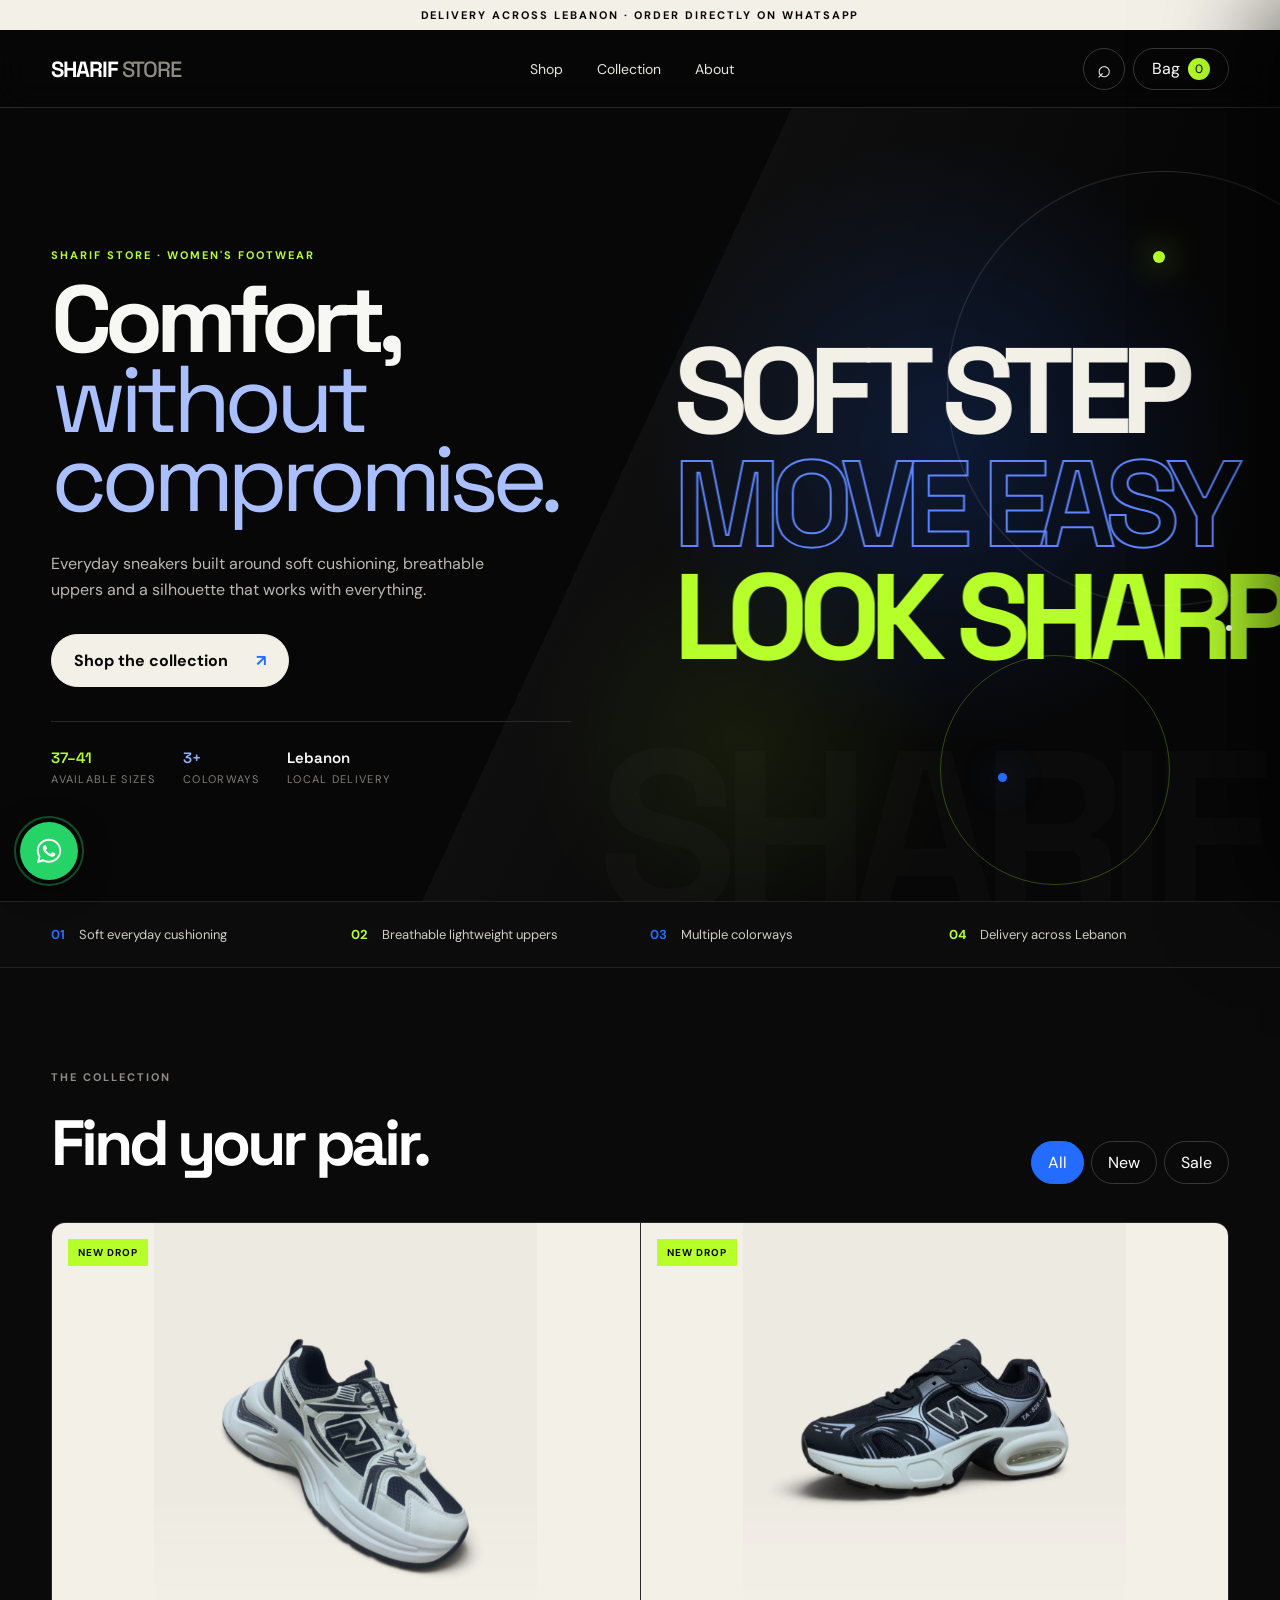
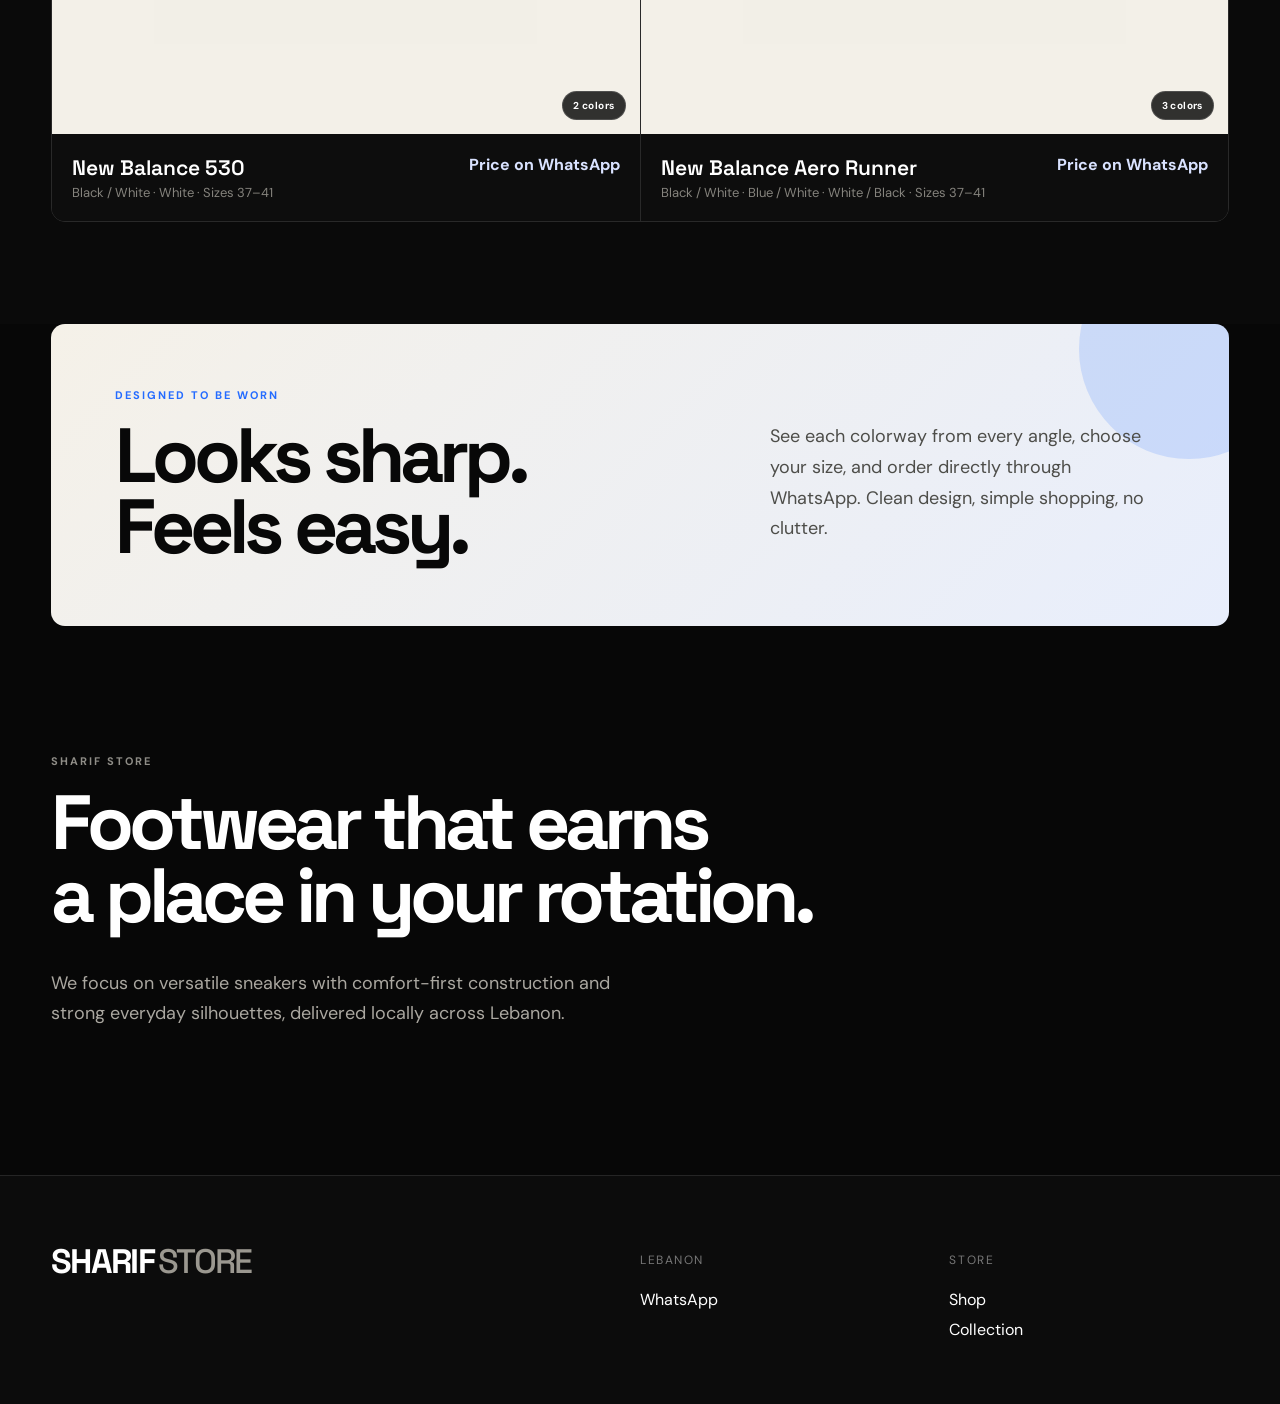
==== index.html @ 68b7c973 "Load cleaned mobile product layout" ====
<!doctype html>
<html lang="en">
<head>
  <meta charset="utf-8" />
  <meta name="viewport" content="width=device-width,initial-scale=1,viewport-fit=cover" />
  <meta name="theme-color" content="#050505" />
  <title>Sharif Store — Premium Footwear Lebanon</title>
  <meta name="description" content="Sharif Store — curated sneakers and footwear delivered across Lebanon." />
  <link rel="icon" type="image/png" href="assets/products/unnamed.png?v=20260825" />
  <link rel="shortcut icon" type="image/png" href="assets/products/unnamed.png?v=20260825" />
  <link rel="apple-touch-icon" href="assets/products/unnamed.png?v=20260825" />
  <link rel="preconnect" href="https://fonts.googleapis.com"><link rel="preconnect" href="https://fonts.gstatic.com" crossorigin>
  <link href="https://fonts.googleapis.com/css2?family=DM+Sans:wght@400;500;600;700&family=Space+Grotesk:wght@500;600;700&display=swap" rel="stylesheet">
  <link rel="stylesheet" href="styles.css" /><link rel="stylesheet" href="mobile-gallery.css" /><link rel="stylesheet" href="whatsapp-float.css" /><link rel="stylesheet" href="luxury.css?v=20260825-4" /><link rel="stylesheet" href="mobile-product-clean.css?v=20260826-1" />
</head>
<body>
  <div class="announcement">DELIVERY ACROSS LEBANON · ORDER DIRECTLY ON WHATSAPP</div>
  <header class="site-header"><a class="brand" href="#top" aria-label="Sharif Store home"><span>SHARIF</span><b>STORE</b></a><nav class="desktop-nav" aria-label="Main navigation"><a href="#shop">Shop</a><a href="#new">Collection</a><a href="#about">About</a></nav><div class="header-actions"><button id="searchBtn" class="icon-btn" aria-label="Search">⌕</button><button id="cartBtn" class="cart-btn">Bag <span id="cartCount">0</span></button></div></header>
  <main id="top">
    <section class="hero hero-type">
      <div class="hero-copy">
        <p class="eyebrow">SHARIF STORE · WOMEN'S FOOTWEAR</p>
        <h1>Comfort,<br><em>without compromise.</em></h1>
        <p class="hero-text">Everyday sneakers built around soft cushioning, breathable uppers and a silhouette that works with everything.</p>
        <a class="primary-btn" href="#shop">Shop the collection <span>↗</span></a>
        <div class="hero-proof"><div><b>37–41</b><span>Available sizes</span></div><div><b>3+</b><span>Colorways</span></div><div><b>Lebanon</b><span>Local delivery</span></div></div>
      </div>
      <div class="hero-kinetic" id="heroImage" aria-hidden="true">
        <div class="kinetic-line line-a">SOFT STEP</div>
        <div class="kinetic-line line-b">MOVE EASY</div>
        <div class="kinetic-line line-c">LOOK SHARP</div>
        <div class="kinetic-orbit orbit-a"></div>
        <div class="kinetic-orbit orbit-b"></div>
        <span class="kinetic-dot dot-a"></span><span class="kinetic-dot dot-b"></span><span class="kinetic-dot dot-c"></span>
      </div>
    </section>
    <section class="trust-strip"><div><b>01</b><span>Soft everyday cushioning</span></div><div><b>02</b><span>Breathable lightweight uppers</span></div><div><b>03</b><span>Multiple colorways</span></div><div><b>04</b><span>Delivery across Lebanon</span></div></section>
    <section id="shop" class="catalog-section"><div class="section-head"><div><p class="eyebrow">THE COLLECTION</p><h2>Find your pair.</h2></div><div class="filters"><button class="filter active" data-filter="all">All</button><button class="filter" data-filter="new">New</button><button class="filter" data-filter="sale">Sale</button></div></div><div id="products" class="product-grid" aria-live="polite"></div></section>
    <section id="new" class="feature-band"><div><p class="eyebrow">DESIGNED TO BE WORN</p><h2>Looks sharp.<br>Feels easy.</h2></div><p>See each colorway from every angle, choose your size, and order directly through WhatsApp. Clean design, simple shopping, no clutter.</p></section>
    <section id="about" class="about-section"><p class="eyebrow">SHARIF STORE</p><h2>Footwear that earns<br>a place in your rotation.</h2><p>We focus on versatile sneakers with comfort-first construction and strong everyday silhouettes, delivered locally across Lebanon.</p></section>
  </main>
  <footer><div class="brand footer-brand"><span>SHARIF</span><b>STORE</b></div><div><p>Lebanon</p><a id="footerWhatsApp" href="#">WhatsApp</a></div><div><p>Store</p><a href="#shop">Shop</a><a href="#new">Collection</a></div></footer>
  <a class="whatsapp-float" href="https://wa.me/96171546495?text=Hi%20Sharif%20Store%2C%20I%20have%20a%20question%20about%20a%20product." target="_blank" rel="noopener" aria-label="Chat with Sharif Store on WhatsApp"><svg viewBox="0 0 32 32" aria-hidden="true"><path d="M16.01 3C8.83 3 3 8.72 3 15.78c0 2.25.6 4.45 1.74 6.38L3 29l7.03-1.82a13.2 13.2 0 0 0 5.98 1.45h.01C23.19 28.63 29 22.91 29 15.85 29 8.79 23.18 3 16.01 3Zm0 23.47h-.01a11 11 0 0 1-5.62-1.53l-.4-.24-4.17 1.08 1.11-4.02-.26-.41a10.64 10.64 0 0 1-1.68-5.57C4.98 9.93 9.93 5.17 16.01 5.17c6.08 0 11.02 4.78 11.02 10.68 0 5.88-4.95 10.62-11.02 10.62Zm6.05-7.96c-.33-.16-1.96-.95-2.26-1.06-.3-.1-.52-.16-.74.16-.22.32-.85 1.06-1.04 1.27-.19.21-.38.24-.71.08-.33-.16-1.39-.5-2.65-1.6-.98-.85-1.64-1.9-1.83-2.22-.19-.32-.02-.5.14-.65.15-.14.33-.37.5-.56.16-.19.22-.32.33-.53.11-.21.05-.4-.03-.56-.08-.16-.74-1.74-1.01-2.38-.27-.64-.54-.55-.74-.56h-.63c-.22 0-.58.08-.88.4-.3.32-1.15 1.1-1.15 2.67s1.18 3.09 1.34 3.3c.16.21 2.32 3.47 5.62 4.87.79.34 1.4.54 1.88.69.79.24 1.51.21 2.08.13.63-.09 1.96-.79 2.24-1.55.27-.77.27-1.42.19-1.55-.08-.13-.3-.21-.63-.37Z"/></svg></a>
  <aside id="cartDrawer" class="drawer" aria-hidden="true"><div class="drawer-head"><h3>Your bag</h3><button id="closeCart" class="icon-btn" aria-label="Close bag">×</button></div><div id="cartItems" class="cart-items"></div><div class="drawer-foot"><button id="checkoutBtn" class="primary-btn full">Order on WhatsApp <span>↗</span></button></div></aside><div id="backdrop" class="backdrop"></div>
  <dialog id="productModal" class="product-modal"><button id="modalClose" class="modal-close" aria-label="Close product">×</button><div id="modalContent"></div></dialog>
  <dialog id="searchModal" class="search-modal"><button id="searchClose" class="modal-close" aria-label="Close search">×</button><h3>Find a pair</h3><input id="searchInput" autocomplete="off" placeholder="Search products…" aria-label="Search products" /><div id="searchResults" class="search-results"></div></dialog>
  <script src="white-gallery.js"></script><script src="air-gallery.js?v=20260825-4"></script><script src="app.js?v=20260826-1"></script><script src="product-share.js?v=20260825-1"></script>
</body></html>
---- styles.css ----
:root{--bg:#f5f4ef;--ink:#0b0b0c;--muted:#6b6a65;--line:#d9d7cf;--accent:#b7ff2a;--panel:#eceae2;--radius:16px}*{box-sizing:border-box}html{scroll-behavior:smooth}body{margin:0;background:var(--bg);color:var(--ink);font-family:'DM Sans',sans-serif;-webkit-font-smoothing:antialiased}body.no-scroll{overflow:hidden}a{color:inherit;text-decoration:none}button,input{font:inherit}button{touch-action:manipulation}button:focus-visible,a:focus-visible,input:focus-visible,.product-card:focus-visible{outline:3px solid #7fbd00;outline-offset:3px}.announcement{background:var(--ink);color:#fff;text-align:center;font-size:11px;letter-spacing:.14em;padding:9px 14px}.site-header{height:78px;display:flex;align-items:center;justify-content:space-between;padding:0 4vw;border-bottom:1px solid var(--line);position:sticky;top:0;background:rgba(245,244,239,.92);backdrop-filter:blur(16px);z-index:20}.brand{display:flex;align-items:baseline;gap:4px;font-family:'Space Grotesk',sans-serif;font-weight:700;font-size:22px;letter-spacing:-.05em}.brand b{font-weight:500;color:var(--muted)}.desktop-nav{display:flex;gap:34px;font-size:14px}.desktop-nav a{transition:opacity .2s}.desktop-nav a:hover{opacity:.55}.header-actions{display:flex;gap:8px;align-items:center}.icon-btn,.cart-btn,.filter{border:1px solid var(--line);background:transparent;cursor:pointer;border-radius:999px;transition:.18s ease}.icon-btn:hover,.cart-btn:hover,.filter:hover{border-color:#8d8b84}.icon-btn{width:42px;height:42px;font-size:24px;display:grid;place-items:center}.cart-btn{height:42px;padding:0 18px;display:flex;gap:8px;align-items:center}.cart-btn span{background:var(--accent);border-radius:99px;min-width:22px;height:22px;display:grid;place-items:center;font-size:12px}.hero{min-height:76vh;display:grid;grid-template-columns:1fr 1.25fr;border-bottom:1px solid var(--line)}.hero-copy{padding:9vw 4vw 7vw;display:flex;flex-direction:column;align-items:flex-start;justify-content:center}.eyebrow{font-size:11px;letter-spacing:.18em;font-weight:700;margin:0 0 18px}.hero h1,.section-head h2,.feature-band h2,.about-section h2{font-family:'Space Grotesk',sans-serif;letter-spacing:-.065em;margin:0}.hero h1{font-size:clamp(56px,7vw,112px);line-height:.88}.hero h1 em{font-style:normal;color:#89877f}.hero-text{max-width:520px;color:var(--muted);font-size:17px;line-height:1.6;margin:32px 0}.primary-btn,.secondary-btn{border:0;padding:16px 20px;border-radius:8px;display:inline-flex;align-items:center;justify-content:space-between;gap:28px;font-weight:700;cursor:pointer;transition:transform .15s ease,opacity .15s ease,background .15s ease}.primary-btn{background:var(--ink);color:#fff}.primary-btn span{color:var(--accent)}.secondary-btn{background:#e7e5dd;color:var(--ink)}.primary-btn:hover,.secondary-btn:hover{transform:translateY(-1px)}.primary-btn:active,.secondary-btn:active{transform:translateY(0)}button:disabled{opacity:.42;cursor:not-allowed;transform:none!important}.hero-art{background:var(--panel);display:flex;align-items:center;justify-content:center;position:relative;overflow:hidden;padding:3vw}.hero-art:before{content:'S';position:absolute;font:700 38vw/.8 'Space Grotesk';color:rgba(11,11,12,.035);left:3%;bottom:-4%}.hero-art img{position:relative;width:min(92%,820px);height:auto;mix-blend-mode:multiply;filter:drop-shadow(0 30px 28px rgba(0,0,0,.12));transform:rotate(-6deg);z-index:1;opacity:0;transition:opacity .35s}.hero-art img.ready{opacity:1}.hero-label{position:absolute;top:24px;left:24px;font-size:11px;letter-spacing:.14em;z-index:2}.trust-strip{display:grid;grid-template-columns:repeat(4,1fr);padding:24px 4vw;border-bottom:1px solid var(--line);gap:20px}.trust-strip div{display:flex;gap:14px;font-size:13px}.trust-strip b{color:#9a9891}.catalog-section{padding:8vw 4vw}.section-head{display:flex;justify-content:space-between;align-items:flex-end;margin-bottom:38px}.section-head h2{font-size:clamp(42px,5vw,72px)}.filters{display:flex;gap:7px;overflow-x:auto}.filter{padding:10px 16px;white-space:nowrap}.filter.active{background:var(--ink);color:#fff;border-color:var(--ink)}.product-grid{display:grid;grid-template-columns:repeat(2,minmax(0,1fr));gap:1px;background:var(--line);border:1px solid var(--line);border-radius:var(--radius);overflow:hidden}.product-card{background:var(--bg);cursor:pointer;min-width:0;transition:background .2s}.product-card:hover{background:#f0efe9}.product-image-wrap{aspect-ratio:1.15;background:#eeede8;overflow:hidden;position:relative}.product-image-wrap img{width:100%;height:100%;object-fit:contain;mix-blend-mode:multiply;transition:transform .45s ease}.product-card:hover img{transform:scale(1.035)}.badge,.photo-count{position:absolute;padding:7px 10px;font-size:10px;letter-spacing:.1em;font-weight:700}.badge{top:16px;left:16px;background:var(--accent)}.sold-badge{background:var(--ink);color:#fff}.photo-count{right:14px;bottom:14px;border-radius:99px;background:rgba(245,244,239,.86);backdrop-filter:blur(8px);letter-spacing:.04em}.product-info{padding:20px;display:grid;grid-template-columns:1fr auto;gap:10px}.product-info h3{margin:0;font:600 21px 'Space Grotesk'}.product-info p{margin:3px 0 0;color:var(--muted);font-size:13px}.product-price{font-weight:700;white-space:nowrap}.feature-band{margin:0 4vw 8vw;background:var(--ink);color:#fff;padding:5vw;border-radius:var(--radius);display:grid;grid-template-columns:1.4fr 1fr;gap:8vw;align-items:end}.feature-band h2{font-size:clamp(48px,6vw,88px);line-height:.92}.feature-band>p{color:#aeada8;line-height:1.7;font-size:18px}.about-section{padding:2vw 4vw 10vw;max-width:1050px}.about-section h2{font-size:clamp(46px,6vw,88px);line-height:.95}.about-section>p:last-child{max-width:600px;color:var(--muted);line-height:1.7;font-size:18px;margin-top:36px}footer{background:#dedcd4;padding:5vw 4vw;display:grid;grid-template-columns:2fr 1fr 1fr;gap:30px}.footer-brand{font-size:34px}footer p{font-size:12px;color:var(--muted);text-transform:uppercase;letter-spacing:.13em}footer div:not(:first-child){display:flex;flex-direction:column;gap:9px}.drawer{position:fixed;right:0;top:0;width:min(480px,96vw);height:100dvh;background:var(--bg);z-index:60;transform:translateX(102%);transition:transform .28s cubic-bezier(.2,.8,.2,1);display:flex;flex-direction:column;box-shadow:-20px 0 70px rgba(0,0,0,.15)}.drawer.open{transform:none}.drawer-head{display:flex;align-items:center;justify-content:space-between;padding:22px;border-bottom:1px solid var(--line)}.drawer-head h3{margin:0;font:600 28px 'Space Grotesk'}.cart-items{padding:12px 22px;overflow:auto;overscroll-behavior:contain;flex:1}.cart-row{display:grid;grid-template-columns:90px 1fr auto;gap:14px;padding:14px 0;border-bottom:1px solid var(--line);align-items:start}.cart-row img{width:90px;height:88px;object-fit:contain;background:#eceae4;border-radius:8px}.cart-row h4{margin:4px 0}.cart-row p{margin:4px 0;color:var(--muted);font-size:12px}.cart-copy strong{display:block;margin-top:6px}.qty-control{display:inline-grid;grid-template-columns:34px 32px 34px;align-items:center;border:1px solid var(--line);border-radius:8px;margin-top:10px;overflow:hidden}.qty-control button{height:32px;border:0;background:transparent;cursor:pointer}.qty-control span{text-align:center;font-size:13px}.remove-btn{border:0;background:none;cursor:pointer;font-size:20px}.drawer-foot{padding:22px calc(22px + env(safe-area-inset-right)) calc(22px + env(safe-area-inset-bottom));border-top:1px solid var(--line)}.full{width:100%}.backdrop{position:fixed;inset:0;background:rgba(0,0,0,.38);opacity:0;pointer-events:none;z-index:50;transition:opacity .2s}.backdrop.show{opacity:1;pointer-events:auto}dialog{border:0;padding:0;background:var(--bg);color:var(--ink);max-width:none;box-shadow:0 30px 100px rgba(0,0,0,.28)}dialog::backdrop{background:rgba(0,0,0,.45);backdrop-filter:blur(2px)}.product-modal{width:min(1160px,95vw);height:min(820px,92dvh);border-radius:18px;overflow:hidden}.modal-close{position:absolute;right:18px;top:18px;z-index:8;width:44px;height:44px;border:1px solid var(--line);background:rgba(245,244,239,.92);backdrop-filter:blur(8px);border-radius:50%;font-size:24px;cursor:pointer}.modal-layout{display:grid;grid-template-columns:1.15fr .85fr;height:100%}.gallery{background:#eceae4;display:grid;grid-template-rows:minmax(0,1fr) 94px;min-height:0;min-width:0}.main-photo{display:flex;align-items:center;justify-content:center;padding:30px;min-width:0;position:relative;overflow:hidden;touch-action:pan-y;user-select:none}.main-photo img{width:100%;height:100%;object-fit:contain;mix-blend-mode:multiply;pointer-events:none}.gallery-arrow{position:absolute;top:50%;transform:translateY(-50%);z-index:3;width:46px;height:46px;border:1px solid rgba(11,11,12,.15);border-radius:50%;background:rgba(245,244,239,.9);font-size:29px;cursor:pointer;display:grid;place-items:center}.gallery-arrow.prev{left:18px}.gallery-arrow.next{right:18px}.gallery-counter{position:absolute;bottom:14px;right:16px;background:rgba(245,244,239,.9);border-radius:99px;padding:7px 10px;font-size:11px;font-weight:700}.thumbs{padding:10px 14px;overflow:auto;display:flex;gap:8px;border-top:1px solid rgba(11,11,12,.08);scrollbar-width:thin}.thumb{flex:0 0 72px;width:72px;border:1px solid transparent;background:#f5f4ef;padding:0;border-radius:7px;overflow:hidden;cursor:pointer}.thumb.active{border-color:var(--ink);box-shadow:inset 0 0 0 1px var(--ink)}.thumb img{width:100%;height:70px;object-fit:contain}.modal-details{padding:7vw 4vw 4vw;overflow:auto;overscroll-behavior:contain}.modal-details h2{font:600 clamp(38px,5vw,64px)/.95 'Space Grotesk';letter-spacing:-.06em;margin:0 0 16px}.modal-price{font-size:20px;margin-bottom:18px}.modal-details .desc{color:var(--muted);line-height:1.65}.size-block{margin-top:28px}.size-label{display:flex;justify-content:space-between;align-items:center;gap:15px}.size-label .eyebrow{margin:0}.size-label span{font-size:12px;color:var(--muted)}.error-text{color:#b42318!important}.size-grid{display:flex;flex-wrap:wrap;gap:8px;margin:14px 0 26px}.size-grid.attention{animation:shake .35s}.size-btn{min-width:54px;height:46px;border:1px solid var(--line);border-radius:8px;background:transparent;cursor:pointer;font-weight:600}.size-btn.active{background:var(--ink);color:#fff;border-color:var(--ink)}.modal-actions{display:grid;gap:10px}.search-modal{width:min(700px,92vw);padding:50px 28px 30px;border-radius:18px}.search-modal h3{font:600 36px 'Space Grotesk';margin:0 0 18px}.search-modal input{width:100%;padding:16px;border:1px solid var(--line);border-radius:9px;background:#fff;font-size:18px}.search-result{width:100%;padding:15px 2px;border:0;border-bottom:1px solid var(--line);background:transparent;cursor:pointer;display:flex;justify-content:space-between;text-align:left}.empty,.load-state{padding:70px 20px;text-align:center;color:var(--muted);background:var(--bg);grid-column:1/-1}.empty{display:grid;gap:7px}.empty b,.load-state b{color:var(--ink)}.compact{padding:30px 0}.load-state{display:grid;place-items:center;gap:10px}.load-state .secondary-btn{margin-top:5px}.skeleton{background:linear-gradient(100deg,#e9e7df 30%,#f3f2ed 50%,#e9e7df 70%);background-size:220% 100%;animation:shimmer 1.3s infinite}.skeleton-lines{padding:20px;display:grid;gap:10px}.skeleton-lines i{display:block;height:17px;width:55%;border-radius:6px;background:#e3e1da}.skeleton-lines i:last-child{width:32%;height:11px}@keyframes shimmer{to{background-position-x:-220%}}@keyframes shake{25%{transform:translateX(-5px)}75%{transform:translateX(5px)}}@media(max-width:800px){.announcement{font-size:9px}.desktop-nav{display:none}.site-header{height:64px;padding:0 16px}.brand{font-size:20px}.hero{grid-template-columns:1fr;min-height:auto}.hero-copy{padding:16vw 20px 11vw}.hero h1{font-size:clamp(54px,18vw,76px)}.hero-text{margin:24px 0;font-size:16px}.hero-art{min-height:48vh;padding:20px}.hero-label{top:17px;left:17px}.trust-strip{grid-template-columns:1fr 1fr;padding:20px;gap:18px}.trust-strip div{font-size:12px}.catalog-section{padding:68px 16px}.section-head{align-items:flex-start;gap:22px;flex-direction:column;margin-bottom:25px}.filters{width:100%}.product-grid{grid-template-columns:1fr;border-radius:12px}.product-image-wrap{aspect-ratio:1.08}.product-info{padding:17px}.product-info h3{font-size:20px}.feature-band{grid-template-columns:1fr;margin:0 16px 64px;padding:42px 24px;gap:30px}.feature-band>p{font-size:16px}.about-section{padding:15px 20px 80px}.about-section>p:last-child{font-size:16px}.product-modal{width:100vw;height:100dvh;max-height:none;border-radius:0}.modal-layout{grid-template-columns:1fr;grid-template-rows:minmax(390px,52dvh) minmax(0,1fr);height:100%}.gallery{grid-template-rows:minmax(0,1fr) 78px}.main-photo{padding:24px 26px}.gallery-arrow{width:42px;height:42px}.gallery-arrow.prev{left:10px}.gallery-arrow.next{right:10px}.thumbs{padding:7px 12px}.thumb{flex-basis:60px;width:60px}.thumb img{height:58px}.modal-close{top:12px;right:12px}.modal-details{padding:32px 20px calc(28px + env(safe-area-inset-bottom))}.modal-details h2{font-size:42px}.size-btn{flex:1;min-width:50px}.modal-actions{position:sticky;bottom:-1px;background:linear-gradient(transparent,var(--bg) 15%);padding-top:20px}.drawer{width:min(430px,100vw)}footer{grid-template-columns:1fr 1fr;padding:45px 20px}.footer-brand{grid-column:1/-1}.search-modal{width:calc(100vw - 20px);padding:55px 20px 25px}.photo-count{bottom:10px;right:10px}}@media(max-width:430px){.trust-strip{grid-template-columns:1fr}.cart-btn{padding:0 12px}.gallery-arrow{opacity:.92}.modal-layout{grid-template-rows:minmax(350px,48dvh) minmax(0,1fr)}}@media(prefers-reduced-motion:reduce){*,*:before,*:after{scroll-behavior:auto!important;animation:none!important;transition:none!important}}

/* premium interaction layer */
.product-modal{--drag-opacity:1;transition:opacity .22s ease,transform .22s cubic-bezier(.2,.8,.2,1)}.product-modal::backdrop{opacity:var(--drag-opacity);transition:opacity .2s ease}.product-modal.opening{animation:modalIn .34s cubic-bezier(.16,1,.3,1)}.product-modal.closing{opacity:0;transform:translateY(18px) scale(.975)}.product-stage{transition:transform .18s cubic-bezier(.2,.8,.2,1)}.modal-close{transition:transform .2s ease,background .2s ease}.modal-close:hover{transform:rotate(90deg) scale(1.05);background:#fff}.gallery-arrow{transition:transform .2s ease,box-shadow .2s ease,background .2s ease}.gallery-arrow:hover{transform:translateY(-50%) scale(1.08);box-shadow:0 10px 30px rgba(0,0,0,.12);background:#fff}.gallery-arrow:active{transform:translateY(-50%) scale(.94)}.main-photo img{will-change:transform,opacity}.main-photo img.image-pop{animation:imagePop .3s ease}.main-photo img.slide-left{animation:slideLeft .34s cubic-bezier(.2,.8,.2,1)}.main-photo img.slide-right{animation:slideRight .34s cubic-bezier(.2,.8,.2,1)}.variant-flash:after{content:'';position:absolute;inset:0;background:radial-gradient(circle at center,rgba(183,255,42,.18),transparent 55%);pointer-events:none;animation:variantFlash .45s ease}.thumb{transition:transform .18s ease,border-color .18s ease,box-shadow .18s ease}.thumb:hover{transform:translateY(-3px)}.thumb.active{transform:translateY(-2px);box-shadow:0 8px 20px rgba(0,0,0,.1)}.size-btn{transition:transform .16s ease,background .16s ease,color .16s ease,border-color .16s ease}.size-btn:hover{transform:translateY(-2px);border-color:#8d8b84}.size-btn.active{transform:translateY(-2px);box-shadow:0 8px 18px rgba(11,11,12,.14)}.selected-bounce{animation:selectedBounce .32s ease}.magnetic-btn{position:relative;overflow:hidden}.magnetic-btn:before{content:'';position:absolute;inset:0;background:linear-gradient(115deg,transparent 20%,rgba(255,255,255,.14) 45%,transparent 70%);transform:translateX(-130%)}.magnetic-btn:hover:before{animation:shine .7s ease}.reveal-card{animation:cardReveal .55s cubic-bezier(.16,1,.3,1)}.mobile-dismiss-hint{display:none}
@keyframes modalIn{from{opacity:0;transform:translateY(24px) scale(.97)}to{opacity:1;transform:none}}@keyframes imagePop{from{opacity:.55;transform:scale(.985)}to{opacity:1;transform:none}}@keyframes slideLeft{from{opacity:.25;transform:translateX(28px) scale(.985)}to{opacity:1;transform:none}}@keyframes slideRight{from{opacity:.25;transform:translateX(-28px) scale(.985)}to{opacity:1;transform:none}}@keyframes variantFlash{0%{opacity:0}40%{opacity:1}100%{opacity:0}}@keyframes selectedBounce{50%{transform:scale(1.08)}}@keyframes shine{to{transform:translateX(130%)}}@keyframes cardReveal{from{opacity:0;transform:translateY(18px)}to{opacity:1;transform:none}}
@media(max-width:800px){.mobile-dismiss-hint{display:block;position:absolute;top:8px;left:50%;transform:translateX(-50%);z-index:4;font-size:10px;letter-spacing:.08em;text-transform:uppercase;color:#777;background:rgba(245,244,239,.78);backdrop-filter:blur(8px);padding:7px 10px;border-radius:999px;pointer-events:none}.main-photo{padding-top:42px}.modal-close{box-shadow:0 8px 24px rgba(0,0,0,.12)}.product-stage{will-change:transform}.product-modal.closing{transform:translateY(60px) scale(.98)}}
---- mobile-gallery.css ----
@media (max-width:800px){
  .product-modal{width:100vw;height:100dvh;max-height:none;border-radius:0;overflow-y:auto;overscroll-behavior-y:contain;-webkit-overflow-scrolling:touch}
  .product-modal #modalContent{min-height:100%;overflow:visible}
  .modal-layout{display:flex;flex-direction:column;height:auto;min-height:100%;overflow:visible}
  .gallery{order:1;display:grid;grid-template-rows:minmax(390px,56dvh) 72px;min-height:462px;flex:none}
  .modal-details{order:2;padding:20px 18px 34px;overflow:visible;overscroll-behavior:auto;display:flex;flex-direction:column}
  .modal-details>.color-section{order:1!important;margin:0;padding:14px 0 18px;border-bottom:1px solid var(--line)}
  .modal-details>.size-section{order:2!important;margin:0;padding:18px 0;border-bottom:1px solid var(--line)}
  .modal-details>.eyebrow{order:3;margin-top:22px}
  .modal-details>h2{order:4}
  .modal-details>.modal-price{order:5}
  .modal-details>.desc{order:6}
  .modal-details>.modal-actions{order:7}
  .main-photo{padding:8px 8px 6px;min-height:0;overflow:hidden;touch-action:pan-y}
  .main-photo img{width:100%;height:100%;max-width:none;max-height:none;object-fit:contain;transform:scale(1.12);transform-origin:center center}
  .gallery-arrow{width:44px;height:44px;background:rgba(245,244,239,.92)}
  .gallery-arrow.prev{left:8px}.gallery-arrow.next{right:8px}
  .gallery-counter{bottom:8px;right:10px}
  .thumbs{padding:7px 10px;gap:6px}
  .thumb{flex-basis:58px;width:58px}.thumb img{height:56px}
  .modal-close{position:fixed;top:calc(12px + env(safe-area-inset-top));right:12px}
  .mobile-dismiss-hint{display:none!important}
}
@media (max-width:430px){
  .gallery{grid-template-rows:minmax(360px,53dvh) 68px;min-height:428px}
  .main-photo img{transform:scale(1.16)}
  .modal-details{padding-left:16px;padding-right:16px}
}
---- whatsapp-float.css ----
.whatsapp-float{position:fixed;left:20px;bottom:calc(20px + env(safe-area-inset-bottom));z-index:45;width:58px;height:58px;border-radius:50%;display:grid;place-items:center;background:#25d366;color:#fff;box-shadow:0 10px 30px rgba(0,0,0,.22);transition:transform .2s ease,box-shadow .2s ease;isolation:isolate}.whatsapp-float svg{width:30px;height:30px;display:block;fill:currentColor}.whatsapp-float:hover{transform:translateY(-3px) scale(1.04);box-shadow:0 14px 34px rgba(0,0,0,.26)}.whatsapp-float:active{transform:scale(.96)}.whatsapp-float:focus-visible{outline:3px solid #0b0b0c;outline-offset:4px}.whatsapp-notification{position:absolute;right:-2px;top:-2px;min-width:19px;height:19px;padding:0 5px;border-radius:999px;background:#ff3b30;color:#fff;border:2px solid #f5f4ef;font:700 10px/15px 'DM Sans',sans-serif;text-align:center;box-shadow:0 2px 7px rgba(0,0,0,.2)}.whatsapp-float::before{content:'';position:absolute;inset:-6px;border-radius:inherit;border:2px solid rgba(37,211,102,.35);z-index:-1;animation:waPulse 2.2s ease-out infinite}@keyframes waPulse{0%{transform:scale(.86);opacity:.9}70%,100%{transform:scale(1.2);opacity:0}}@media(max-width:800px){.whatsapp-float{left:16px;bottom:calc(16px + env(safe-area-inset-bottom));width:54px;height:54px}.whatsapp-float svg{width:28px;height:28px}.whatsapp-notification{min-width:18px;height:18px;line-height:14px}}@media(prefers-reduced-motion:reduce){.whatsapp-float::before{animation:none}.whatsapp-float{transition:none}}
---- luxury.css ----
:root{--bg:#070707;--ink:#f7f7f4;--muted:#a09e98;--line:#292929;--accent:#b7ff2a;--blue:#246bff;--ivory:#f3f0e8;--panel:#111;--radius:14px}
html{background:#070707}body{background:#070707;color:#f7f7f4}.announcement{background:var(--ivory);color:#070707;border:0;padding:8px 16px;font-weight:700;letter-spacing:.18em}.site-header{background:rgba(7,7,7,.84);border-color:#272727;color:#fff}.brand b{color:#8d8b84}.desktop-nav a{color:#e7e5df}.desktop-nav a:hover{color:var(--accent);opacity:1}.icon-btn,.cart-btn,.filter{border-color:#383838;color:#fff}.icon-btn:hover,.cart-btn:hover,.filter:hover{border-color:var(--blue);color:#fff}.cart-btn span{background:var(--accent);color:#060606}
.hero{min-height:calc(100svh - 106px);grid-template-columns:.9fr 1.1fr;background:#070707;border-color:#222;position:relative;overflow:hidden}.hero:before{content:'';position:absolute;inset:0;background:radial-gradient(circle at 74% 42%,rgba(36,107,255,.18),transparent 29%),radial-gradient(circle at 58% 80%,rgba(183,255,42,.07),transparent 22%),linear-gradient(115deg,transparent 48%,rgba(255,255,255,.03) 48%,transparent 74%);pointer-events:none}.hero-copy{padding:8vw 4vw 6vw;position:relative;z-index:2}.hero-copy .eyebrow{color:var(--accent)}.hero h1{font-size:clamp(62px,7.4vw,122px);line-height:.84;letter-spacing:-.075em;max-width:720px}.hero h1 em{color:#a9bfff;font-weight:400}.hero-text{color:#bbb8b0;max-width:470px;font-size:16px}.primary-btn{background:var(--ivory);color:#080808;border:1px solid var(--ivory);border-radius:999px;padding:15px 22px}.primary-btn span{color:var(--blue)}.primary-btn:hover{background:var(--accent);border-color:var(--accent)}.secondary-btn{background:#141414;color:#fff;border:1px solid #3a3a3a;border-radius:999px}.secondary-btn:hover{border-color:var(--blue)}.hero-proof{display:flex;gap:28px;margin-top:34px;padding-top:26px;border-top:1px solid #282828;width:100%;max-width:520px}.hero-proof div{display:grid;gap:5px}.hero-proof b{font:600 15px 'Space Grotesk';color:#fff}.hero-proof span{font-size:11px;color:#817f79;text-transform:uppercase;letter-spacing:.12em}.hero-proof div:nth-child(1) b{color:var(--accent)}.hero-proof div:nth-child(2) b{color:#8fb0ff}
.trust-strip{background:#0c0c0c;border-color:#242424}.trust-strip b{color:var(--blue)}.trust-strip div:nth-child(even) b{color:var(--accent)}.trust-strip span{color:#d0cec7}
.catalog-section{background:#0a0a0a}.section-head h2,.about-section h2{color:#fff}.section-head .eyebrow,.about-section .eyebrow{color:#8f8d87}.filter.active{background:var(--blue);color:#fff;border-color:var(--blue)}.product-grid{background:#292929;border-color:#292929;border-radius:var(--radius)}.product-card{background:#0d0d0d}.product-card:hover{background:#121212}.product-image-wrap{background:var(--ivory)}.product-image-wrap img{mix-blend-mode:multiply}.badge{background:var(--accent);color:#070707;border:0}.photo-count{background:rgba(7,7,7,.82);color:#fff;border:1px solid rgba(255,255,255,.15)}.product-info{background:#0d0d0d}.product-info h3{color:#fff}.product-info p{color:#85837d}.product-price{color:#d9e2ff}
.feature-band{background:linear-gradient(135deg,#f5f1e8 0%,#e8eefc 100%);color:#080808;border-radius:var(--radius);position:relative;overflow:hidden}.feature-band:before{content:'';position:absolute;width:220px;height:220px;border-radius:50%;right:-70px;top:-85px;background:rgba(36,107,255,.16)}.feature-band h2{color:#080808}.feature-band .eyebrow{color:var(--blue)}.feature-band>p{color:#4d4d49;position:relative}.about-section>p:last-child{color:#aaa7a0}
footer{background:#0c0c0c;border-top:1px solid #252525;color:#fff}footer p{color:#777}.footer-brand b{color:#9b9890}
.drawer{background:#0a0a0a;color:#fff;border-left:1px solid #252525;box-shadow:-30px 0 90px rgba(0,0,0,.6)}.drawer-head,.drawer-foot,.cart-row{border-color:#292929}.cart-row img{background:var(--ivory)}.qty-control{border-color:#3b3b3b}.qty-control button,.remove-btn{color:#fff}.backdrop{background:rgba(0,0,0,.72)}
dialog{background:#0b0b0b;color:#fff;box-shadow:0 35px 120px rgba(0,0,0,.8)}dialog::backdrop{background:rgba(0,0,0,.82);backdrop-filter:blur(8px)}.modal-close{background:rgba(9,9,9,.86);border-color:#3a3a3a;color:#fff}.gallery{background:var(--ivory)}.main-photo img{mix-blend-mode:multiply}.gallery-arrow{background:rgba(7,7,7,.9);color:#fff;border-color:#3b3b3b}.gallery-arrow:hover{background:var(--blue);border-color:var(--blue)}.gallery-counter{background:rgba(7,7,7,.84);color:#fff}.thumbs{border-color:#d5d2ca;background:#e6e2d9}.thumb{background:#faf8f2}.thumb.active{border-color:var(--blue);box-shadow:inset 0 0 0 1px var(--blue)}.modal-details .desc,.size-label span{color:#96938d}.size-btn{border-color:#3b3b3b;color:#ddd}.color-btn.active{background:var(--blue);color:#fff;border-color:var(--blue)}.size-choice.active{background:var(--ivory);color:#090909;border-color:var(--ivory)}.error-text{color:#ff776f!important}.search-modal input{background:#141414;color:#fff;border-color:#393939}.search-result{color:#fff;border-color:#292929}.search-result:hover{color:#a9c0ff}.empty,.load-state{background:#0a0a0a;color:#777}.empty b,.load-state b{color:#fff}.whatsapp-float{filter:none!important;box-shadow:0 8px 30px rgba(0,0,0,.5)}
.hero-type{grid-template-columns:minmax(0,1fr) minmax(420px,.9fr);isolation:isolate}.hero-kinetic{position:relative;min-height:100%;overflow:hidden;display:flex;flex-direction:column;justify-content:center;gap:1.6vw;padding:5vw 0;user-select:none;pointer-events:none}.kinetic-line{font-family:'Space Grotesk',sans-serif;font-weight:700;font-size:clamp(72px,9.5vw,164px);line-height:.76;letter-spacing:-.085em;white-space:nowrap;will-change:transform,opacity}.line-a{color:var(--ivory);animation:slideLoopA 8s ease-in-out infinite alternate}.line-b{color:transparent;-webkit-text-stroke:2px #5f86ff;animation:slideLoopB 9s ease-in-out infinite alternate}.line-c{color:var(--accent);animation:slideLoopC 7s ease-in-out infinite alternate}.kinetic-orbit{position:absolute;border:1px solid rgba(255,255,255,.15);border-radius:50%;will-change:transform}.orbit-a{width:34vw;height:34vw;right:-8vw;top:8%;animation:orbitSpin 18s linear infinite}.orbit-b{width:18vw;height:18vw;right:18%;bottom:2%;border-color:rgba(183,255,42,.26);animation:orbitSpinReverse 12s linear infinite}.kinetic-dot{position:absolute;border-radius:50%;box-shadow:0 0 35px currentColor}.dot-a{width:12px;height:12px;background:var(--accent);color:var(--accent);right:19%;top:18%;animation:floatDot 4s ease-in-out infinite}.dot-b{width:9px;height:9px;background:var(--blue);color:var(--blue);right:45%;bottom:15%;animation:floatDot 5s ease-in-out infinite reverse}.dot-c{width:6px;height:6px;background:#fff;color:#fff;right:8%;bottom:34%;animation:floatDot 3.4s ease-in-out infinite}.hero-type:after{content:'SHARIF';position:absolute;right:2vw;bottom:-.1em;font:700 clamp(100px,18vw,300px)/.8 'Space Grotesk';letter-spacing:-.08em;color:rgba(255,255,255,.018);z-index:-1}.hero-type .hero-copy{animation:heroEnter .8s cubic-bezier(.2,.8,.2,1) both}.hero-type .primary-btn{position:relative;overflow:hidden}.hero-type .primary-btn:after{content:'';position:absolute;inset:-2px;background:linear-gradient(100deg,transparent 20%,rgba(36,107,255,.25) 48%,transparent 76%);transform:translateX(-130%);animation:buttonSheen 4.5s ease-in-out infinite}
@keyframes slideLoopA{from{transform:translateX(2%)}to{transform:translateX(-13%)}}@keyframes slideLoopB{from{transform:translateX(-10%)}to{transform:translateX(5%)}}@keyframes slideLoopC{from{transform:translateX(6%)}to{transform:translateX(-7%)}}@keyframes orbitSpin{to{transform:rotate(360deg) scale(1.05)}}@keyframes orbitSpinReverse{to{transform:rotate(-360deg) scale(.92)}}@keyframes floatDot{0%,100%{transform:translate3d(0,0,0)}50%{transform:translate3d(18px,-24px,0)}}@keyframes heroEnter{from{opacity:0;transform:translateY(28px)}to{opacity:1;transform:none}}@keyframes buttonSheen{0%,65%{transform:translateX(-130%)}90%,100%{transform:translateX(130%)}}
@media(max-width:800px){.site-header{background:rgba(7,7,7,.92)}.hero{min-height:auto;grid-template-columns:1fr}.hero-copy{padding:16vw 20px 8vw}.hero h1{font-size:clamp(58px,17vw,82px);line-height:.86}.hero-text{max-width:340px}.hero-proof{gap:14px;justify-content:space-between;margin-top:25px}.hero-proof b{font-size:13px}.hero-proof span{font-size:9px}.trust-strip{background:#0b0b0b}.product-grid{border-radius:12px}.feature-band{border-radius:12px}.product-modal{background:#0b0b0b}.modal-details{background:#0b0b0b}.modal-details>.color-section,.modal-details>.size-section{border-color:#2b2b2b!important}.gallery{background:var(--ivory)}.hero-type{grid-template-columns:1fr}.hero-kinetic{min-height:34vh;padding:24px 0 48px;gap:14px;border-top:1px solid #242424}.kinetic-line{font-size:clamp(58px,19vw,92px);line-height:.78}.line-b{-webkit-text-stroke-width:1px}.orbit-a{width:70vw;height:70vw;right:-30vw}.orbit-b{width:38vw;height:38vw}.hero-type:after{font-size:38vw;bottom:.02em}}
@media(prefers-reduced-motion:reduce){.kinetic-line,.kinetic-orbit,.kinetic-dot,.hero-type .hero-copy,.hero-type .primary-btn:after{animation:none!important}}
---- mobile-product-clean.css ----
@media (max-width:800px){
  .product-modal{background:#f7f6f1;overflow:hidden}
  .modal-close{top:12px;right:12px;width:40px;height:40px;border:0;background:rgba(255,255,255,.88);box-shadow:0 4px 18px rgba(0,0,0,.08);font-size:22px}
  .modal-layout{display:block;height:100%;overflow:auto;overscroll-behavior:contain;padding-bottom:112px}
  .gallery{display:block;background:#efeee8}
  .main-photo{height:47dvh;min-height:330px;max-height:470px;padding:26px 18px 12px}
  .main-photo img{max-height:100%;object-fit:contain}
  .gallery-arrow{width:38px;height:38px;border:0;background:rgba(255,255,255,.8);box-shadow:0 3px 14px rgba(0,0,0,.07);font-size:25px}
  .gallery-counter{bottom:12px;right:14px;background:rgba(255,255,255,.86);padding:6px 9px}
  .thumbs{height:66px;padding:7px 12px 9px;border-top:0;gap:7px;background:#efeee8}
  .thumb{flex:0 0 52px;width:52px;height:52px;border-radius:8px;background:#faf9f5}
  .thumb img{height:50px}
  .modal-details{padding:22px 18px 8px;overflow:visible}
  .product-brand{margin:0 0 8px;font-size:10px;color:#77746d}
  .modal-details h2{font-size:34px;line-height:1;letter-spacing:-.05em;margin:0 0 7px;max-width:90%}
  .modal-price{font-size:15px;margin:0 0 12px;color:#56534e;font-weight:600}
  .modal-details .desc{font-size:14px;line-height:1.45;margin:0;color:#706d67;max-width:95%}
  .size-block{margin-top:20px}
  .size-label{gap:10px;margin-bottom:9px}
  .size-label .eyebrow{font-size:10px;letter-spacing:.12em}
  .size-label span{font-size:11px}
  .size-grid{gap:7px;margin:0}
  .size-btn{height:42px;min-width:46px;border-radius:10px;background:#fff;border-color:#d9d6cf;font-size:13px;padding:0 12px}
  .color-grid .size-btn{flex:0 1 auto;min-width:auto;padding:0 14px}
  .size-btn.active{background:#111;color:#fff;border-color:#111}
  .modal-actions{position:fixed;left:0;right:0;bottom:0;z-index:20;display:grid;grid-template-columns:1fr auto;gap:8px;padding:10px 12px calc(10px + env(safe-area-inset-bottom));background:rgba(247,246,241,.96);backdrop-filter:blur(14px);border-top:1px solid rgba(0,0,0,.08)}
  .modal-actions .primary-btn,.modal-actions .secondary-btn{height:52px;padding:0 17px;border-radius:12px;gap:10px;font-size:14px}
  .modal-actions .primary-btn{min-width:0}
  .modal-actions .secondary-btn{width:52px;padding:0;font-size:0;display:grid;place-items:center;background:#e8e6df}
  .modal-actions .secondary-btn span{font-size:20px;color:#111}
}
@media (max-width:430px){
  .main-photo{height:43dvh;min-height:305px}
  .modal-details h2{font-size:31px}
  .modal-details{padding-left:16px;padding-right:16px}
}
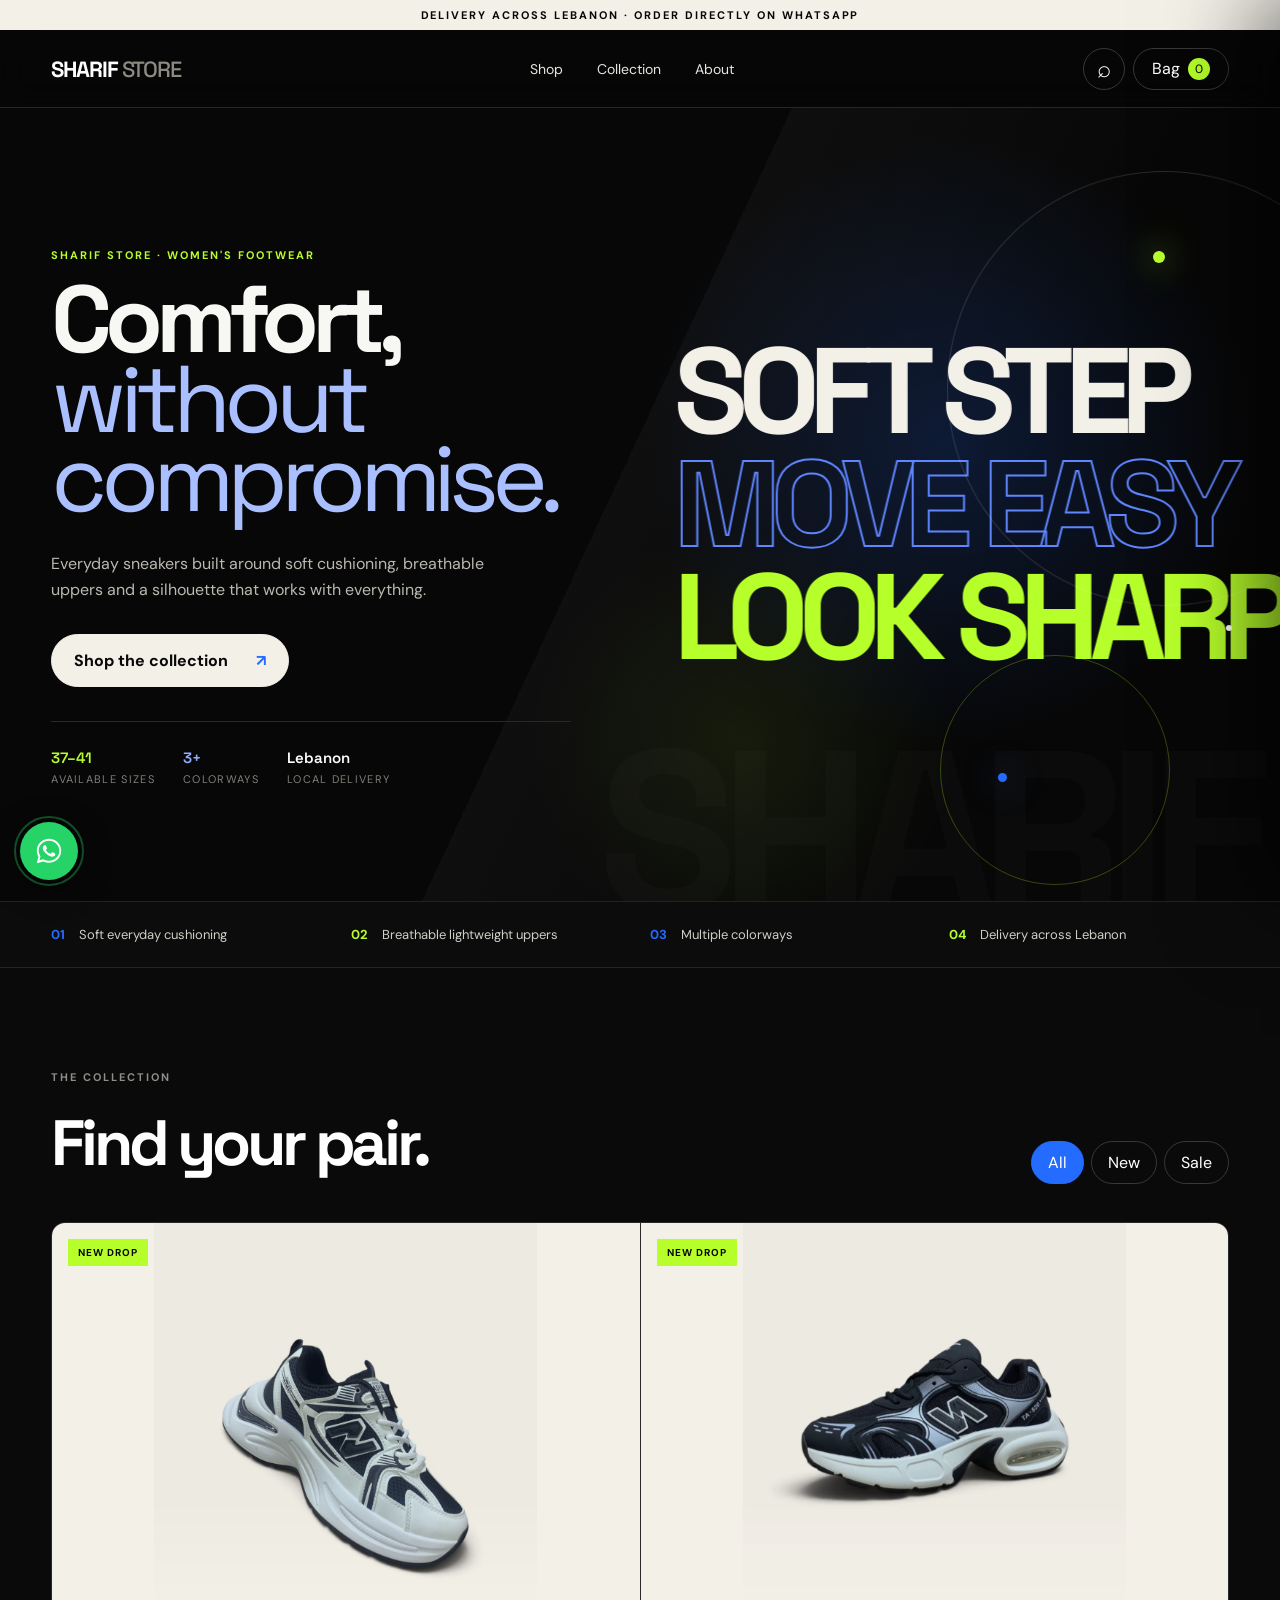
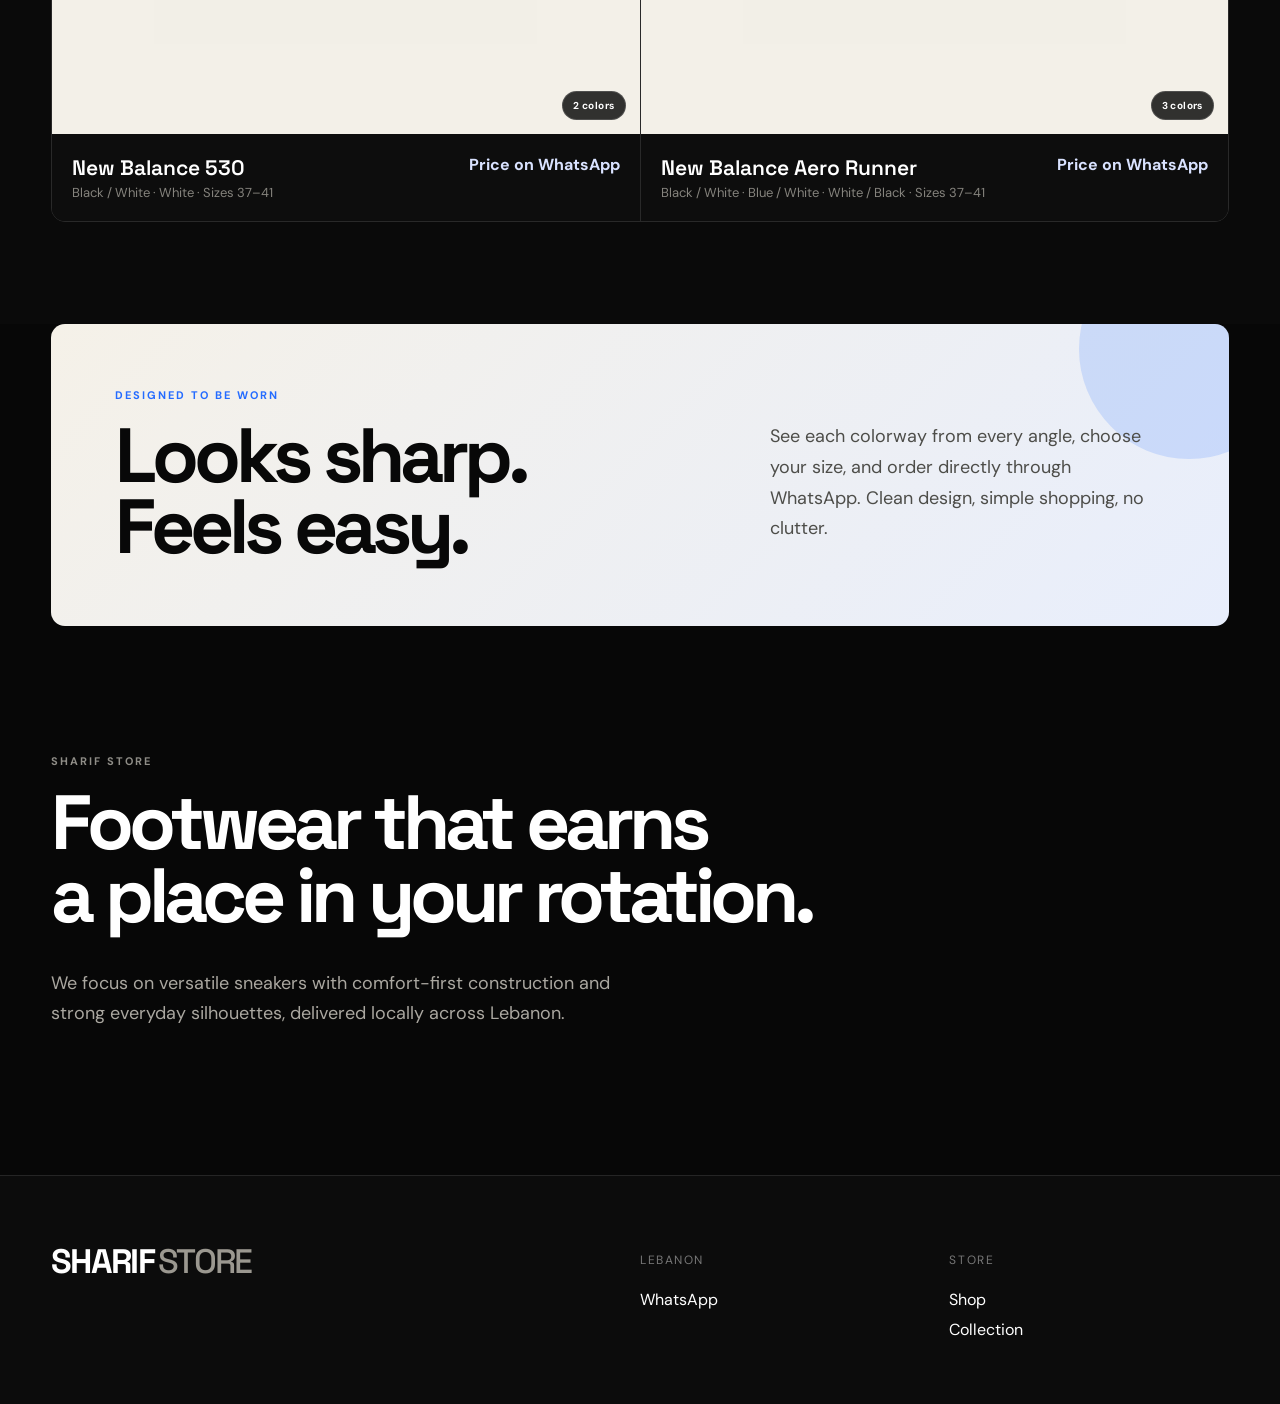
==== commit 086e6b54: "Restore working product modal and remove broken mobile override" ====
--- a/index.html
+++ b/index.html
@@ -11,7 +11,7 @@
   <link rel="apple-touch-icon" href="assets/products/unnamed.png?v=20260825" />
   <link rel="preconnect" href="https://fonts.googleapis.com"><link rel="preconnect" href="https://fonts.gstatic.com" crossorigin>
   <link href="https://fonts.googleapis.com/css2?family=DM+Sans:wght@400;500;600;700&family=Space+Grotesk:wght@500;600;700&display=swap" rel="stylesheet">
-  <link rel="stylesheet" href="styles.css" /><link rel="stylesheet" href="mobile-gallery.css" /><link rel="stylesheet" href="whatsapp-float.css" /><link rel="stylesheet" href="luxury.css?v=20260825-4" /><link rel="stylesheet" href="mobile-product-clean.css?v=20260826-1" />
+  <link rel="stylesheet" href="styles.css" /><link rel="stylesheet" href="mobile-gallery.css" /><link rel="stylesheet" href="whatsapp-float.css" /><link rel="stylesheet" href="luxury.css?v=20260825-4" />
 </head>
 <body>
   <div class="announcement">DELIVERY ACROSS LEBANON · ORDER DIRECTLY ON WHATSAPP</div>
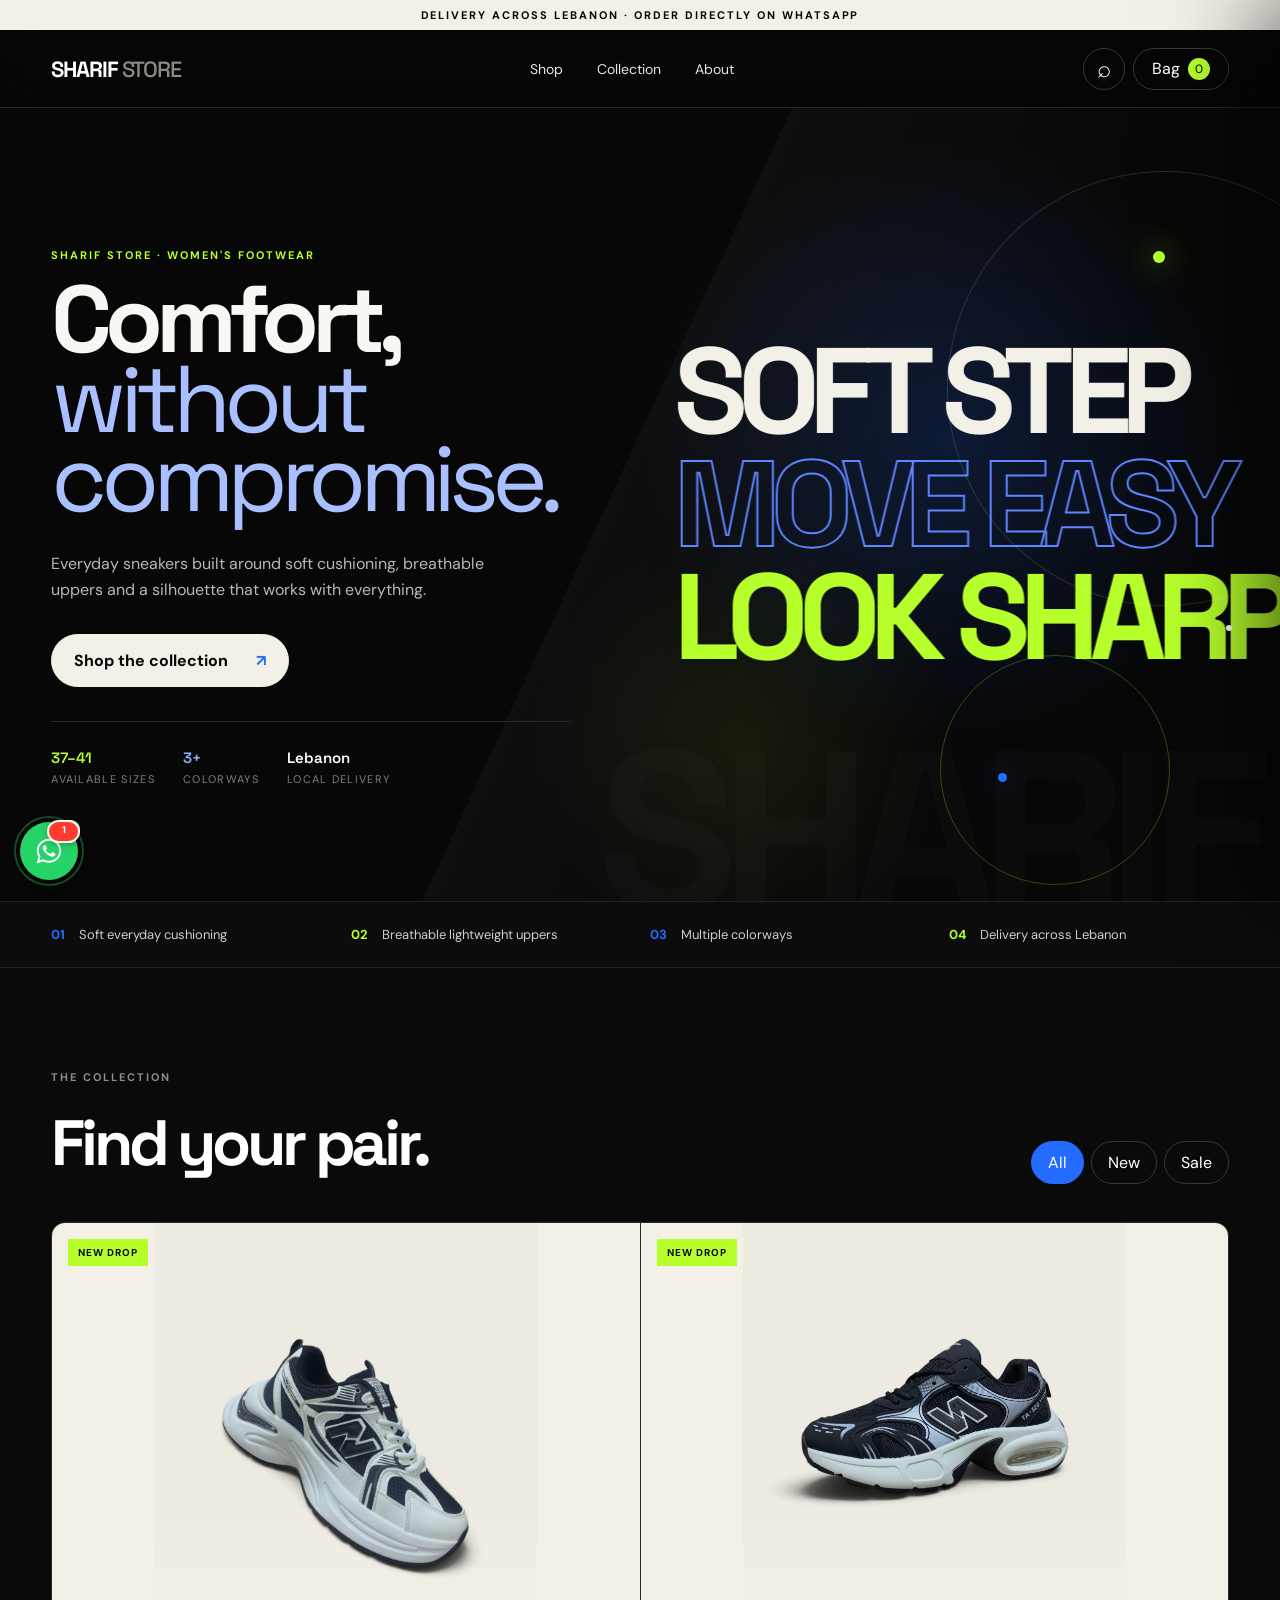
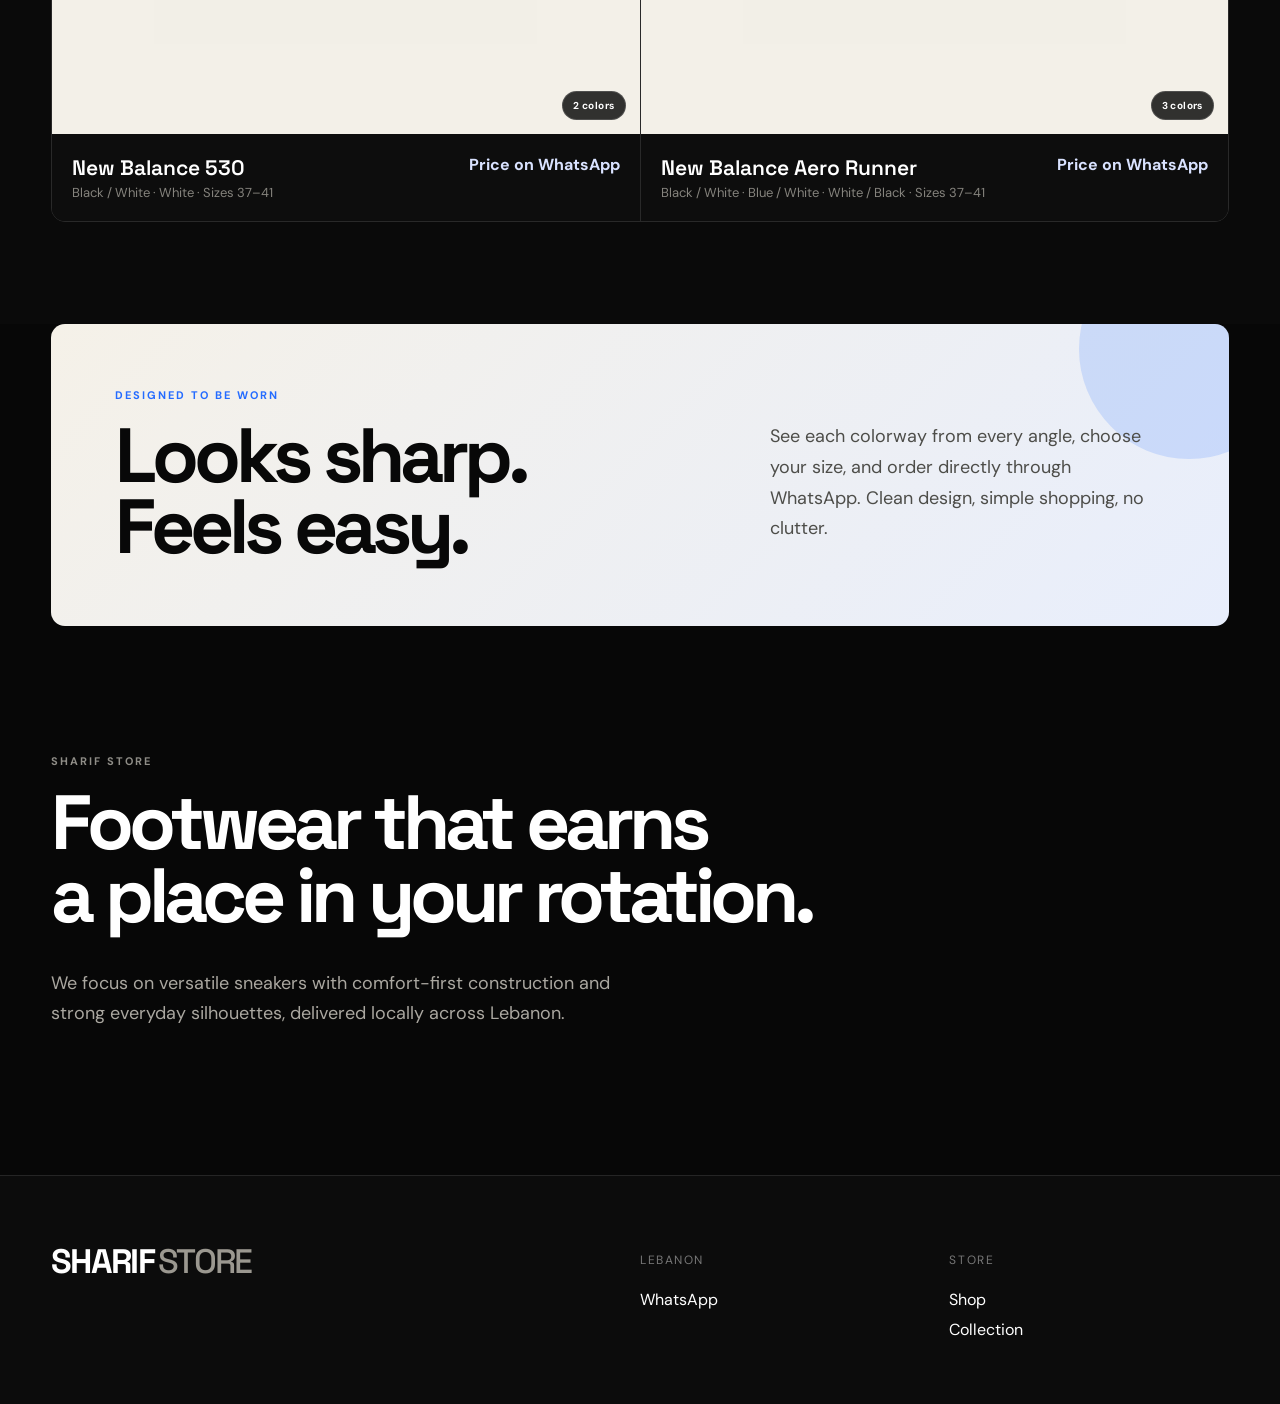
==== commit 8edbe026: "Deploy faster progressive product image loading" ====
--- a/index.html
+++ b/index.html
@@ -9,6 +9,7 @@
   <link rel="icon" type="image/png" href="assets/products/unnamed.png?v=20260825" />
   <link rel="shortcut icon" type="image/png" href="assets/products/unnamed.png?v=20260825" />
   <link rel="apple-touch-icon" href="assets/products/unnamed.png?v=20260825" />
+  <link rel="preload" as="image" href="assets/products/IMG_0441.jpg" fetchpriority="high" />
   <link rel="preconnect" href="https://fonts.googleapis.com"><link rel="preconnect" href="https://fonts.gstatic.com" crossorigin>
   <link href="https://fonts.googleapis.com/css2?family=DM+Sans:wght@400;500;600;700&family=Space+Grotesk:wght@500;600;700&display=swap" rel="stylesheet">
   <link rel="stylesheet" href="styles.css" /><link rel="stylesheet" href="mobile-gallery.css" /><link rel="stylesheet" href="whatsapp-float.css" /><link rel="stylesheet" href="luxury.css?v=20260825-4" />
@@ -40,9 +41,9 @@
     <section id="about" class="about-section"><p class="eyebrow">SHARIF STORE</p><h2>Footwear that earns<br>a place in your rotation.</h2><p>We focus on versatile sneakers with comfort-first construction and strong everyday silhouettes, delivered locally across Lebanon.</p></section>
   </main>
   <footer><div class="brand footer-brand"><span>SHARIF</span><b>STORE</b></div><div><p>Lebanon</p><a id="footerWhatsApp" href="#">WhatsApp</a></div><div><p>Store</p><a href="#shop">Shop</a><a href="#new">Collection</a></div></footer>
-  <a class="whatsapp-float" href="https://wa.me/96171546495?text=Hi%20Sharif%20Store%2C%20I%20have%20a%20question%20about%20a%20product." target="_blank" rel="noopener" aria-label="Chat with Sharif Store on WhatsApp"><svg viewBox="0 0 32 32" aria-hidden="true"><path d="M16.01 3C8.83 3 3 8.72 3 15.78c0 2.25.6 4.45 1.74 6.38L3 29l7.03-1.82a13.2 13.2 0 0 0 5.98 1.45h.01C23.19 28.63 29 22.91 29 15.85 29 8.79 23.18 3 16.01 3Zm0 23.47h-.01a11 11 0 0 1-5.62-1.53l-.4-.24-4.17 1.08 1.11-4.02-.26-.41a10.64 10.64 0 0 1-1.68-5.57C4.98 9.93 9.93 5.17 16.01 5.17c6.08 0 11.02 4.78 11.02 10.68 0 5.88-4.95 10.62-11.02 10.62Zm6.05-7.96c-.33-.16-1.96-.95-2.26-1.06-.3-.1-.52-.16-.74.16-.22.32-.85 1.06-1.04 1.27-.19.21-.38.24-.71.08-.33-.16-1.39-.5-2.65-1.6-.98-.85-1.64-1.9-1.83-2.22-.19-.32-.02-.5.14-.65.15-.14.33-.37.5-.56.16-.19.22-.32.33-.53.11-.21.05-.4-.03-.56-.08-.16-.74-1.74-1.01-2.38-.27-.64-.54-.55-.74-.56h-.63c-.22 0-.58.08-.88.4-.3.32-1.15 1.1-1.15 2.67s1.18 3.09 1.34 3.3c.16.21 2.32 3.47 5.62 4.87.79.34 1.4.54 1.88.69.79.24 1.51.21 2.08.13.63-.09 1.96-.79 2.24-1.55.27-.77.27-1.42.19-1.55-.08-.13-.3-.21-.63-.37Z"/></svg></a>
+  <a class="whatsapp-float" href="https://wa.me/96171546495?text=Hi%20Sharif%20Store%2C%20I%20have%20a%20question%20about%20a%20product." target="_blank" rel="noopener" aria-label="Chat with Sharif Store on WhatsApp"><svg viewBox="0 0 32 32" aria-hidden="true"><path d="M16.01 3C8.83 3 3 8.72 3 15.78c0 2.25.6 4.45 1.74 6.38L3 29l7.03-1.82a13.2 13.2 0 0 0 5.98 1.45h.01C23.19 28.63 29 22.91 29 15.85 29 8.79 23.18 3 16.01 3Zm0 23.47h-.01a11 11 0 0 1-5.62-1.53l-.4-.24-4.17 1.08 1.11-4.02-.26-.41a10.64 10.64 0 0 1-1.68-5.57C4.98 9.93 9.93 5.17 16.01 5.17c6.08 0 11.02 4.78 11.02 10.68 0 5.88-4.95 10.62-11.02 10.62Zm6.05-7.96c-.33-.16-1.96-.95-2.26-1.06-.3-.1-.52-.16-.74.16-.22.32-.85 1.06-1.04 1.27-.19.21-.38.24-.71.08-.33-.16-1.39-.5-2.65-1.6-.98-.85-1.64-1.9-1.83-2.22-.19-.32-.02-.5.14-.65.15-.14.33-.37.5-.56.16-.19.22-.32.33-.53.11-.21.05-.4-.03-.56-.08-.16-.74-1.74-1.01-2.38-.27-.64-.54-.55-.74-.56h-.63c-.22 0-.58.08-.88.4-.3.32-1.15 1.1-1.15 2.67s1.18 3.09 1.34 3.3c.16.21 2.32 3.47 5.62 4.87.79.34 1.4.54 1.88.69.79.24 1.51.21 2.08.13.63-.09 1.96-.79 2.24-1.55.27-.77.27-1.42.19-1.55-.08-.13-.3-.21-.63-.37Z"/></svg><span class="whatsapp-notification" aria-hidden="true">1</span></a>
   <aside id="cartDrawer" class="drawer" aria-hidden="true"><div class="drawer-head"><h3>Your bag</h3><button id="closeCart" class="icon-btn" aria-label="Close bag">×</button></div><div id="cartItems" class="cart-items"></div><div class="drawer-foot"><button id="checkoutBtn" class="primary-btn full">Order on WhatsApp <span>↗</span></button></div></aside><div id="backdrop" class="backdrop"></div>
   <dialog id="productModal" class="product-modal"><button id="modalClose" class="modal-close" aria-label="Close product">×</button><div id="modalContent"></div></dialog>
   <dialog id="searchModal" class="search-modal"><button id="searchClose" class="modal-close" aria-label="Close search">×</button><h3>Find a pair</h3><input id="searchInput" autocomplete="off" placeholder="Search products…" aria-label="Search products" /><div id="searchResults" class="search-results"></div></dialog>
-  <script src="white-gallery.js"></script><script src="air-gallery.js?v=20260825-4"></script><script src="app.js?v=20260826-1"></script><script src="product-share.js?v=20260825-1"></script>
+  <script src="white-gallery.js"></script><script src="air-gallery.js?v=20260825-4"></script><script src="app.js?v=20260826-2"></script><script src="product-share.js?v=20260825-1"></script>
 </body></html>
--- a/whatsapp-float.css
+++ b/whatsapp-float.css
@@ -1 +1,6 @@
-.whatsapp-float{position:fixed;left:20px;bottom:calc(20px + env(safe-area-inset-bottom));z-index:45;width:58px;height:58px;border-radius:50%;display:grid;place-items:center;background:#25d366;color:#fff;box-shadow:0 10px 30px rgba(0,0,0,.22);transition:transform .2s ease,box-shadow .2s ease;isolation:isolate}.whatsapp-float svg{width:30px;height:30px;display:block;fill:currentColor}.whatsapp-float:hover{transform:translateY(-3px) scale(1.04);box-shadow:0 14px 34px rgba(0,0,0,.26)}.whatsapp-float:active{transform:scale(.96)}.whatsapp-float:focus-visible{outline:3px solid #0b0b0c;outline-offset:4px}.whatsapp-notification{position:absolute;right:-2px;top:-2px;min-width:19px;height:19px;padding:0 5px;border-radius:999px;background:#ff3b30;color:#fff;border:2px solid #f5f4ef;font:700 10px/15px 'DM Sans',sans-serif;text-align:center;box-shadow:0 2px 7px rgba(0,0,0,.2)}.whatsapp-float::before{content:'';position:absolute;inset:-6px;border-radius:inherit;border:2px solid rgba(37,211,102,.35);z-index:-1;animation:waPulse 2.2s ease-out infinite}@keyframes waPulse{0%{transform:scale(.86);opacity:.9}70%,100%{transform:scale(1.2);opacity:0}}@media(max-width:800px){.whatsapp-float{left:16px;bottom:calc(16px + env(safe-area-inset-bottom));width:54px;height:54px}.whatsapp-float svg{width:28px;height:28px}.whatsapp-notification{min-width:18px;height:18px;line-height:14px}}@media(prefers-reduced-motion:reduce){.whatsapp-float::before{animation:none}.whatsapp-float{transition:none}}+.whatsapp-float{position:fixed;left:20px;bottom:calc(20px + env(safe-area-inset-bottom));z-index:45;width:58px;height:58px;border-radius:50%;display:grid;place-items:center;background:#25d366;color:#fff;box-shadow:0 10px 30px rgba(0,0,0,.22);transition:transform .2s ease,box-shadow .2s ease;isolation:isolate}.whatsapp-float svg{width:30px;height:30px;display:block;fill:currentColor}.whatsapp-float:hover{transform:translateY(-3px) scale(1.04);box-shadow:0 14px 34px rgba(0,0,0,.26)}.whatsapp-float:active{transform:scale(.96)}.whatsapp-float:focus-visible{outline:3px solid #0b0b0c;outline-offset:4px}.whatsapp-notification,.whatsapp-float::after{position:absolute;right:-2px;top:-2px;min-width:19px;height:19px;padding:0 5px;border-radius:999px;background:#ff3b30;color:#fff;border:2px solid #f5f4ef;font:700 10px/15px 'DM Sans',sans-serif;text-align:center;box-shadow:0 2px 7px rgba(0,0,0,.2)}.whatsapp-float::after{content:'1';z-index:2}.whatsapp-float::before{content:'';position:absolute;inset:-6px;border-radius:inherit;border:2px solid rgba(37,211,102,.35);z-index:-1;animation:waPulse 2.2s ease-out infinite}@keyframes waPulse{0%{transform:scale(.86);opacity:.9}70%,100%{transform:scale(1.2);opacity:0}}
+
+/* Desktop product modal: keep controls reachable on short laptop/desktop screens. */
+@media(min-width:801px){.product-modal>#modalContent{height:100%;min-height:0}.product-modal .modal-layout{height:100%;min-height:0}.product-modal .modal-details{height:100%;min-height:0;max-height:100%;overflow-y:auto;overscroll-behavior:contain;scrollbar-gutter:stable;padding-top:clamp(34px,5vh,64px);padding-bottom:34px}.product-modal .modal-actions{padding-bottom:8px}.product-modal .size-block{margin-top:22px}.product-modal .size-grid{margin-bottom:20px}}
+
+@media(max-width:800px){.whatsapp-float{left:16px;bottom:calc(16px + env(safe-area-inset-bottom));width:54px;height:54px}.whatsapp-float svg{width:28px;height:28px}.whatsapp-notification,.whatsapp-float::after{min-width:18px;height:18px;line-height:14px}}@media(prefers-reduced-motion:reduce){.whatsapp-float::before{animation:none}.whatsapp-float{transition:none}}
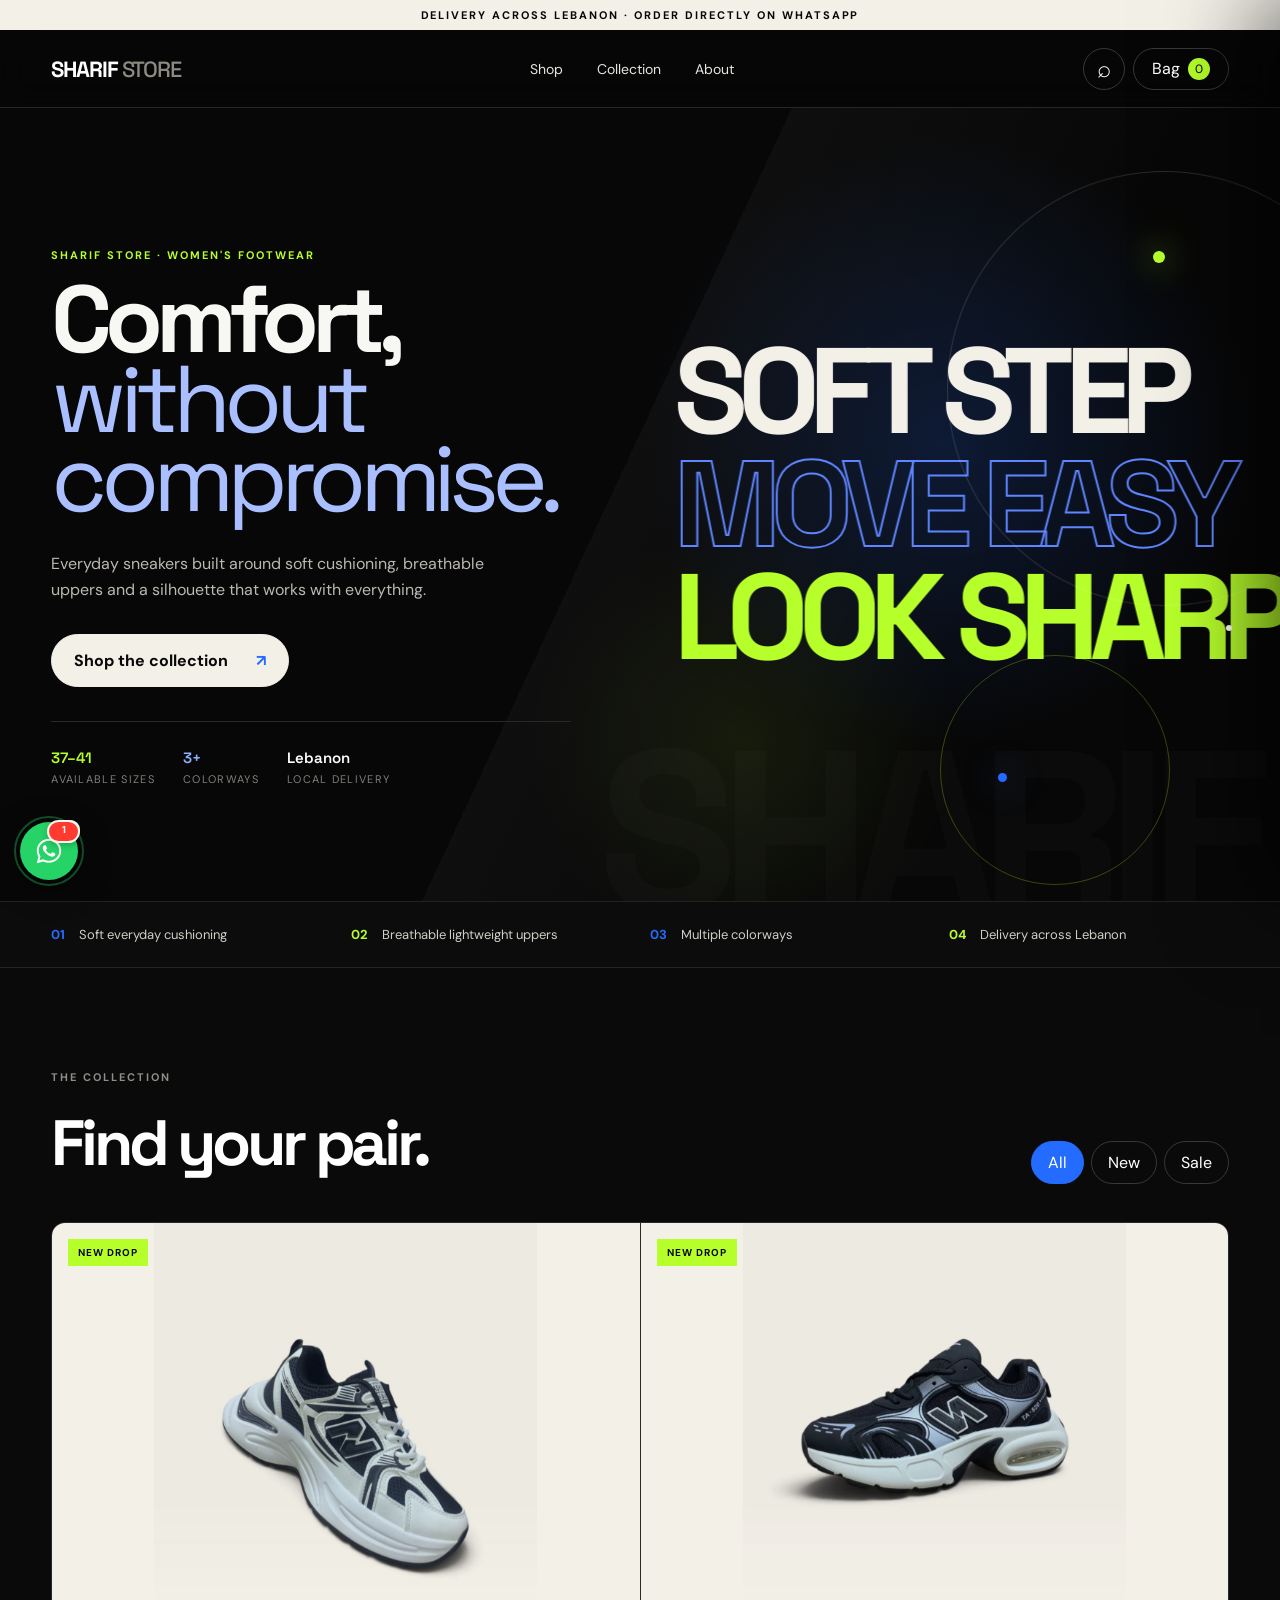
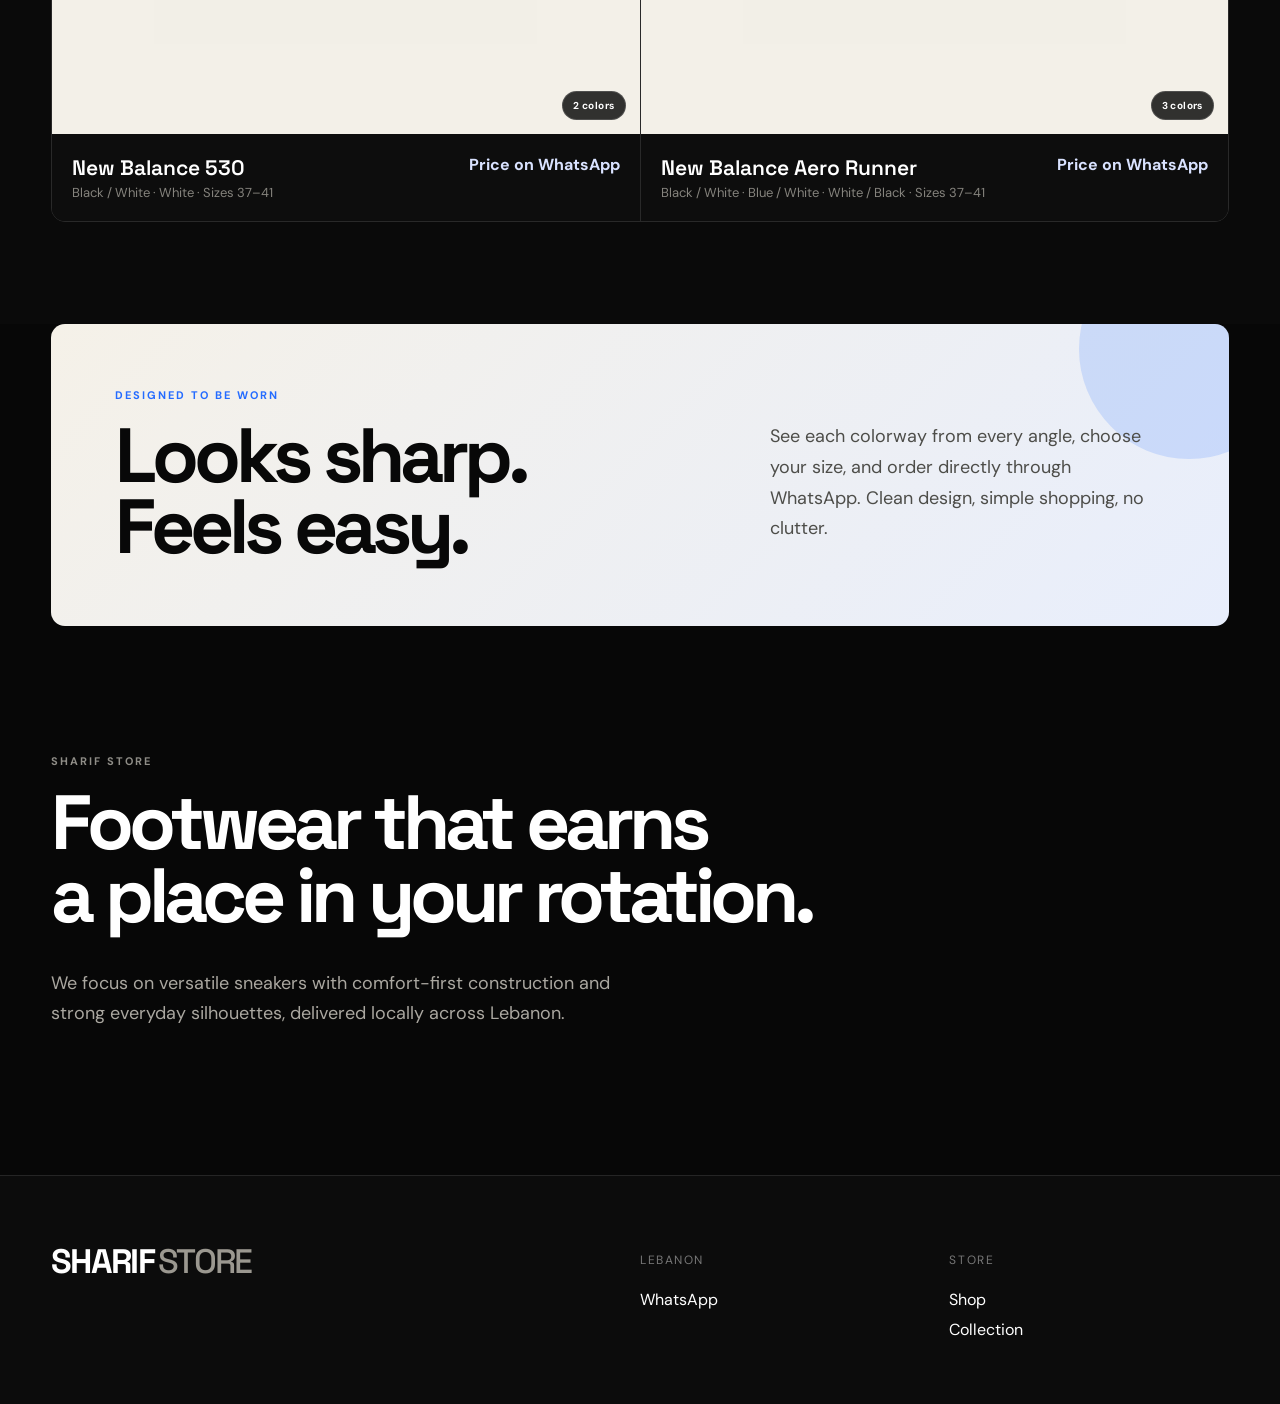
==== commit 5a18963e: "Bust cache for image loading optimizations" ====
--- a/index.html
+++ b/index.html
@@ -12,7 +12,7 @@
   <link rel="preload" as="image" href="assets/products/IMG_0441.jpg" fetchpriority="high" />
   <link rel="preconnect" href="https://fonts.googleapis.com"><link rel="preconnect" href="https://fonts.gstatic.com" crossorigin>
   <link href="https://fonts.googleapis.com/css2?family=DM+Sans:wght@400;500;600;700&family=Space+Grotesk:wght@500;600;700&display=swap" rel="stylesheet">
-  <link rel="stylesheet" href="styles.css" /><link rel="stylesheet" href="mobile-gallery.css" /><link rel="stylesheet" href="whatsapp-float.css" /><link rel="stylesheet" href="luxury.css?v=20260825-4" />
+  <link rel="stylesheet" href="styles.css" /><link rel="stylesheet" href="mobile-gallery.css" /><link rel="stylesheet" href="whatsapp-float.css" /><link rel="stylesheet" href="luxury.css?v=20260826-1" />
 </head>
 <body>
   <div class="announcement">DELIVERY ACROSS LEBANON · ORDER DIRECTLY ON WHATSAPP</div>
--- a/luxury.css
+++ b/luxury.css
@@ -6,7 +6,7 @@
 .feature-band{background:linear-gradient(135deg,#f5f1e8 0%,#e8eefc 100%);color:#080808;border-radius:var(--radius);position:relative;overflow:hidden}.feature-band:before{content:'';position:absolute;width:220px;height:220px;border-radius:50%;right:-70px;top:-85px;background:rgba(36,107,255,.16)}.feature-band h2{color:#080808}.feature-band .eyebrow{color:var(--blue)}.feature-band>p{color:#4d4d49;position:relative}.about-section>p:last-child{color:#aaa7a0}
 footer{background:#0c0c0c;border-top:1px solid #252525;color:#fff}footer p{color:#777}.footer-brand b{color:#9b9890}
 .drawer{background:#0a0a0a;color:#fff;border-left:1px solid #252525;box-shadow:-30px 0 90px rgba(0,0,0,.6)}.drawer-head,.drawer-foot,.cart-row{border-color:#292929}.cart-row img{background:var(--ivory)}.qty-control{border-color:#3b3b3b}.qty-control button,.remove-btn{color:#fff}.backdrop{background:rgba(0,0,0,.72)}
-dialog{background:#0b0b0b;color:#fff;box-shadow:0 35px 120px rgba(0,0,0,.8)}dialog::backdrop{background:rgba(0,0,0,.82);backdrop-filter:blur(8px)}.modal-close{background:rgba(9,9,9,.86);border-color:#3a3a3a;color:#fff}.gallery{background:var(--ivory)}.main-photo img{mix-blend-mode:multiply}.gallery-arrow{background:rgba(7,7,7,.9);color:#fff;border-color:#3b3b3b}.gallery-arrow:hover{background:var(--blue);border-color:var(--blue)}.gallery-counter{background:rgba(7,7,7,.84);color:#fff}.thumbs{border-color:#d5d2ca;background:#e6e2d9}.thumb{background:#faf8f2}.thumb.active{border-color:var(--blue);box-shadow:inset 0 0 0 1px var(--blue)}.modal-details .desc,.size-label span{color:#96938d}.size-btn{border-color:#3b3b3b;color:#ddd}.color-btn.active{background:var(--blue);color:#fff;border-color:var(--blue)}.size-choice.active{background:var(--ivory);color:#090909;border-color:var(--ivory)}.error-text{color:#ff776f!important}.search-modal input{background:#141414;color:#fff;border-color:#393939}.search-result{color:#fff;border-color:#292929}.search-result:hover{color:#a9c0ff}.empty,.load-state{background:#0a0a0a;color:#777}.empty b,.load-state b{color:#fff}.whatsapp-float{filter:none!important;box-shadow:0 8px 30px rgba(0,0,0,.5)}
+dialog{background:#0b0b0b;color:#fff;box-shadow:0 35px 120px rgba(0,0,0,.8)}dialog::backdrop{background:rgba(0,0,0,.82);backdrop-filter:blur(8px)}.modal-close{background:rgba(9,9,9,.86);border-color:#3a3a3a;color:#fff}.gallery{background:var(--ivory)}.main-photo img{mix-blend-mode:multiply}.gallery-arrow{background:rgba(7,7,7,.9);color:#fff;border-color:#3b3b3b}.gallery-arrow:hover{background:var(--blue);border-color:var(--blue)}.gallery-counter{background:rgba(7,7,7,.84);color:#fff}.thumbs{border-color:#d5d2ca;background:#e6e2d9}.thumb{background:#faf8f2}.thumb.active{border-color:var(--blue);box-shadow:inset 0 0 0 1px var(--blue)}.thumb-number{display:grid;place-items:center;width:100%;height:70px;color:#151515;font:700 12px 'Space Grotesk',sans-serif}.modal-details .desc,.size-label span{color:#96938d}.size-btn{border-color:#3b3b3b;color:#ddd}.color-btn.active{background:var(--blue);color:#fff;border-color:var(--blue)}.size-choice.active{background:var(--ivory);color:#090909;border-color:var(--ivory)}.error-text{color:#ff776f!important}.search-modal input{background:#141414;color:#fff;border-color:#393939}.search-result{color:#fff;border-color:#292929}.search-result:hover{color:#a9c0ff}.empty,.load-state{background:#0a0a0a;color:#777}.empty b,.load-state b{color:#fff}.whatsapp-float{filter:none!important;box-shadow:0 8px 30px rgba(0,0,0,.5)}
 .hero-type{grid-template-columns:minmax(0,1fr) minmax(420px,.9fr);isolation:isolate}.hero-kinetic{position:relative;min-height:100%;overflow:hidden;display:flex;flex-direction:column;justify-content:center;gap:1.6vw;padding:5vw 0;user-select:none;pointer-events:none}.kinetic-line{font-family:'Space Grotesk',sans-serif;font-weight:700;font-size:clamp(72px,9.5vw,164px);line-height:.76;letter-spacing:-.085em;white-space:nowrap;will-change:transform,opacity}.line-a{color:var(--ivory);animation:slideLoopA 8s ease-in-out infinite alternate}.line-b{color:transparent;-webkit-text-stroke:2px #5f86ff;animation:slideLoopB 9s ease-in-out infinite alternate}.line-c{color:var(--accent);animation:slideLoopC 7s ease-in-out infinite alternate}.kinetic-orbit{position:absolute;border:1px solid rgba(255,255,255,.15);border-radius:50%;will-change:transform}.orbit-a{width:34vw;height:34vw;right:-8vw;top:8%;animation:orbitSpin 18s linear infinite}.orbit-b{width:18vw;height:18vw;right:18%;bottom:2%;border-color:rgba(183,255,42,.26);animation:orbitSpinReverse 12s linear infinite}.kinetic-dot{position:absolute;border-radius:50%;box-shadow:0 0 35px currentColor}.dot-a{width:12px;height:12px;background:var(--accent);color:var(--accent);right:19%;top:18%;animation:floatDot 4s ease-in-out infinite}.dot-b{width:9px;height:9px;background:var(--blue);color:var(--blue);right:45%;bottom:15%;animation:floatDot 5s ease-in-out infinite reverse}.dot-c{width:6px;height:6px;background:#fff;color:#fff;right:8%;bottom:34%;animation:floatDot 3.4s ease-in-out infinite}.hero-type:after{content:'SHARIF';position:absolute;right:2vw;bottom:-.1em;font:700 clamp(100px,18vw,300px)/.8 'Space Grotesk';letter-spacing:-.08em;color:rgba(255,255,255,.018);z-index:-1}.hero-type .hero-copy{animation:heroEnter .8s cubic-bezier(.2,.8,.2,1) both}.hero-type .primary-btn{position:relative;overflow:hidden}.hero-type .primary-btn:after{content:'';position:absolute;inset:-2px;background:linear-gradient(100deg,transparent 20%,rgba(36,107,255,.25) 48%,transparent 76%);transform:translateX(-130%);animation:buttonSheen 4.5s ease-in-out infinite}
 @keyframes slideLoopA{from{transform:translateX(2%)}to{transform:translateX(-13%)}}@keyframes slideLoopB{from{transform:translateX(-10%)}to{transform:translateX(5%)}}@keyframes slideLoopC{from{transform:translateX(6%)}to{transform:translateX(-7%)}}@keyframes orbitSpin{to{transform:rotate(360deg) scale(1.05)}}@keyframes orbitSpinReverse{to{transform:rotate(-360deg) scale(.92)}}@keyframes floatDot{0%,100%{transform:translate3d(0,0,0)}50%{transform:translate3d(18px,-24px,0)}}@keyframes heroEnter{from{opacity:0;transform:translateY(28px)}to{opacity:1;transform:none}}@keyframes buttonSheen{0%,65%{transform:translateX(-130%)}90%,100%{transform:translateX(130%)}}
 @media(max-width:800px){.site-header{background:rgba(7,7,7,.92)}.hero{min-height:auto;grid-template-columns:1fr}.hero-copy{padding:16vw 20px 8vw}.hero h1{font-size:clamp(58px,17vw,82px);line-height:.86}.hero-text{max-width:340px}.hero-proof{gap:14px;justify-content:space-between;margin-top:25px}.hero-proof b{font-size:13px}.hero-proof span{font-size:9px}.trust-strip{background:#0b0b0b}.product-grid{border-radius:12px}.feature-band{border-radius:12px}.product-modal{background:#0b0b0b}.modal-details{background:#0b0b0b}.modal-details>.color-section,.modal-details>.size-section{border-color:#2b2b2b!important}.gallery{background:var(--ivory)}.hero-type{grid-template-columns:1fr}.hero-kinetic{min-height:34vh;padding:24px 0 48px;gap:14px;border-top:1px solid #242424}.kinetic-line{font-size:clamp(58px,19vw,92px);line-height:.78}.line-b{-webkit-text-stroke-width:1px}.orbit-a{width:70vw;height:70vw;right:-30vw}.orbit-b{width:38vw;height:38vw}.hero-type:after{font-size:38vw;bottom:.02em}}
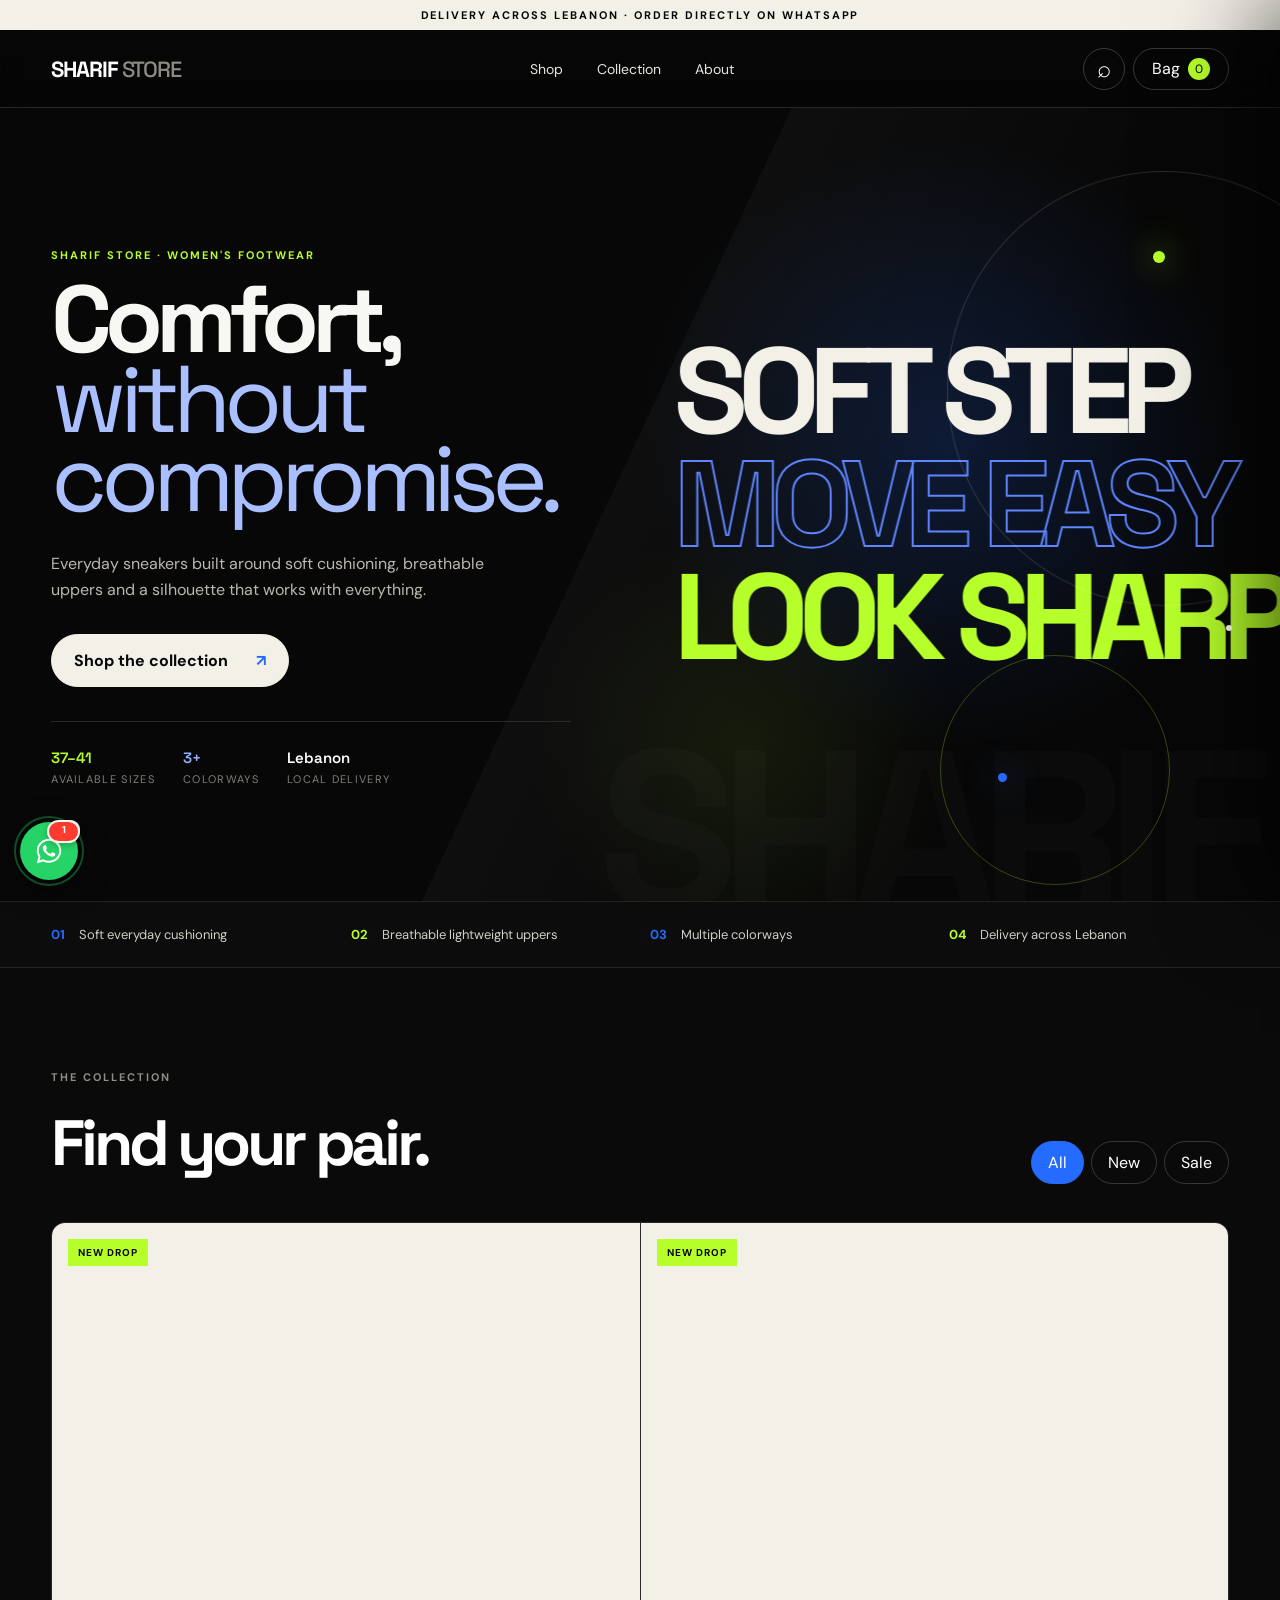
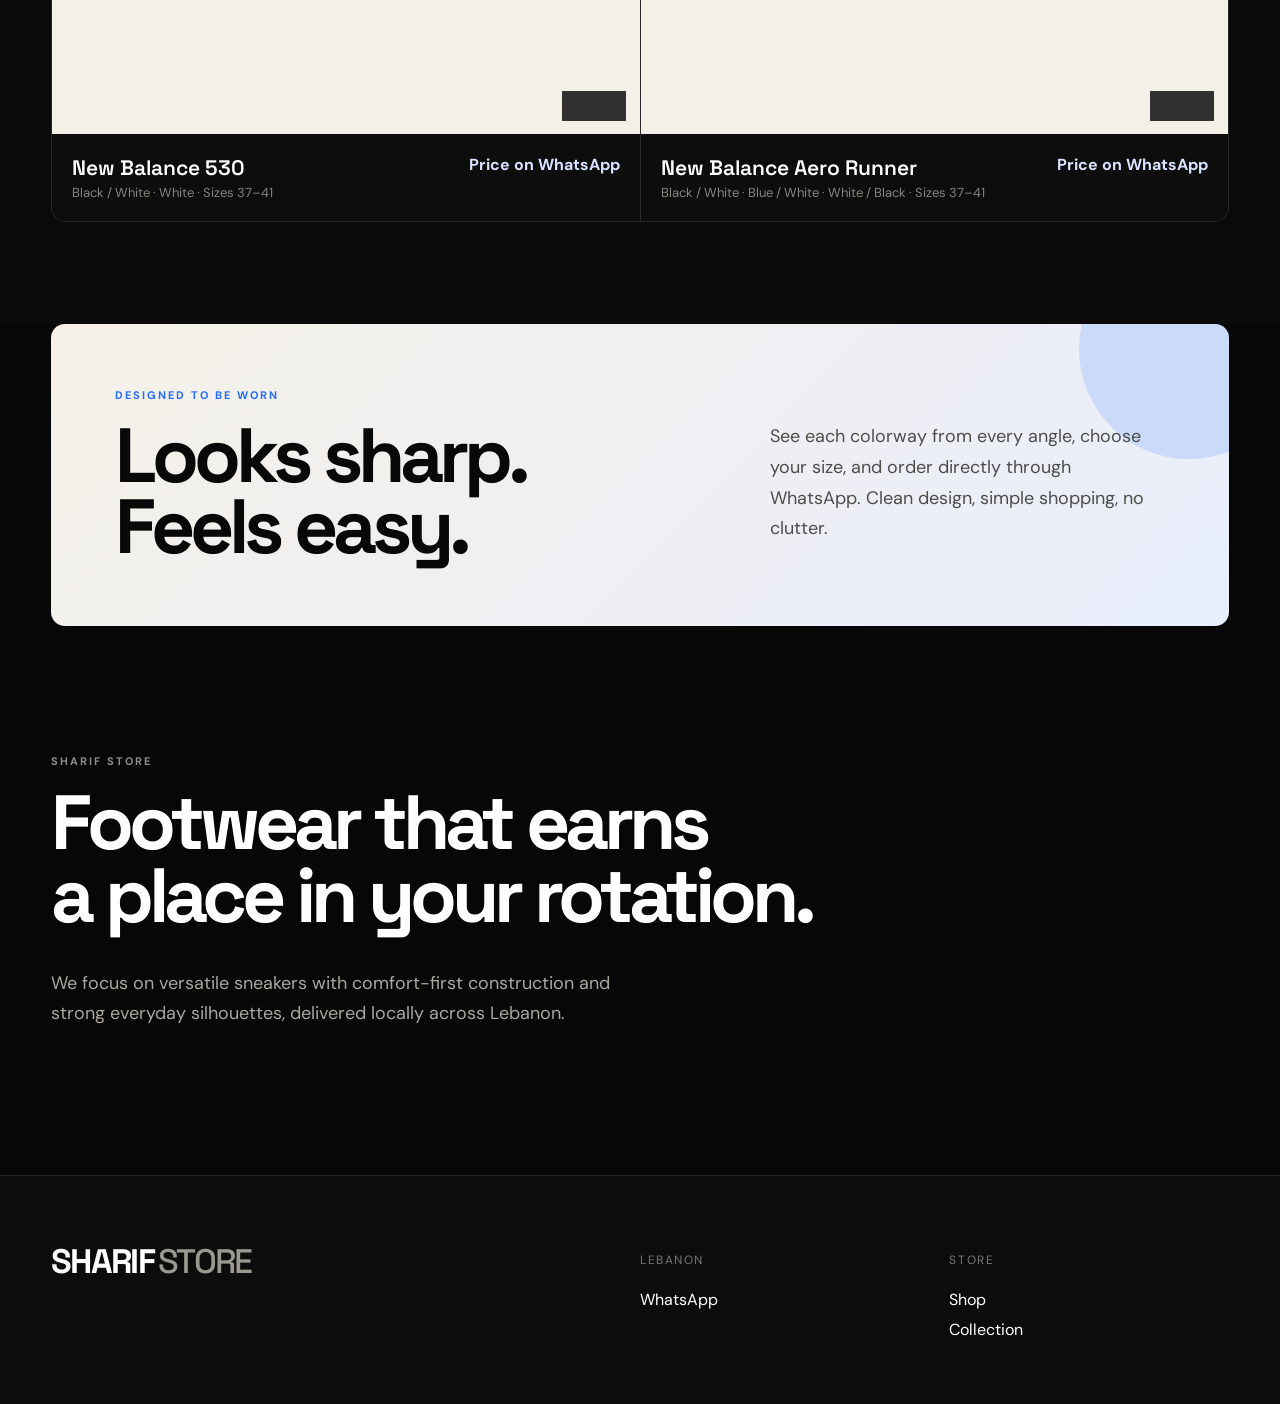
==== commit 4c362815: "Add TikTok Pixel base code" ====
--- a/index.html
+++ b/index.html
@@ -13,6 +13,18 @@
   <link rel="preconnect" href="https://fonts.googleapis.com"><link rel="preconnect" href="https://fonts.gstatic.com" crossorigin>
   <link href="https://fonts.googleapis.com/css2?family=DM+Sans:wght@400;500;600;700&family=Space+Grotesk:wght@500;600;700&display=swap" rel="stylesheet">
   <link rel="stylesheet" href="styles.css" /><link rel="stylesheet" href="mobile-gallery.css" /><link rel="stylesheet" href="whatsapp-float.css" /><link rel="stylesheet" href="luxury.css?v=20260826-1" />
+  <!-- TikTok Pixel Code Start -->
+  <script>
+  !function (w, d, t) {
+    w.TiktokAnalyticsObject=t;var ttq=w[t]=w[t]||[];ttq.methods=["page","track","identify","instances","debug","on","off","once","ready","alias","group","enableCookie","disableCookie","holdConsent","revokeConsent","grantConsent"],ttq.setAndDefer=function(t,e){t[e]=function(){t.push([e].concat(Array.prototype.slice.call(arguments,0)))}};for(var i=0;i<ttq.methods.length;i++)ttq.setAndDefer(ttq,ttq.methods[i]);ttq.instance=function(t){for(
+  var e=ttq._i[t]||[],n=0;n<ttq.methods.length;n++)ttq.setAndDefer(e,ttq.methods[n]);return e},ttq.load=function(e,n){var r="https://analytics.tiktok.com/i18n/pixel/events.js",o=n&&n.partner;ttq._i=ttq._i||{},ttq._i[e]=[],ttq._i[e]._u=r,ttq._t=ttq._t||{},ttq._t[e]=+new Date,ttq._o=ttq._o||{},ttq._o[e]=n||{};n=document.createElement("script")
+  ;n.type="text/javascript",n.async=!0,n.src=r+"?sdkid="+e+"&lib="+t;e=document.getElementsByTagName("script")[0];e.parentNode.insertBefore(n,e)};
+
+    ttq.load('DA9ERJJC77UC8FLJBM60');
+    ttq.page();
+  }(window, document, 'ttq');
+  </script>
+  <!-- TikTok Pixel Code End -->
 </head>
 <body>
   <div class="announcement">DELIVERY ACROSS LEBANON · ORDER DIRECTLY ON WHATSAPP</div>
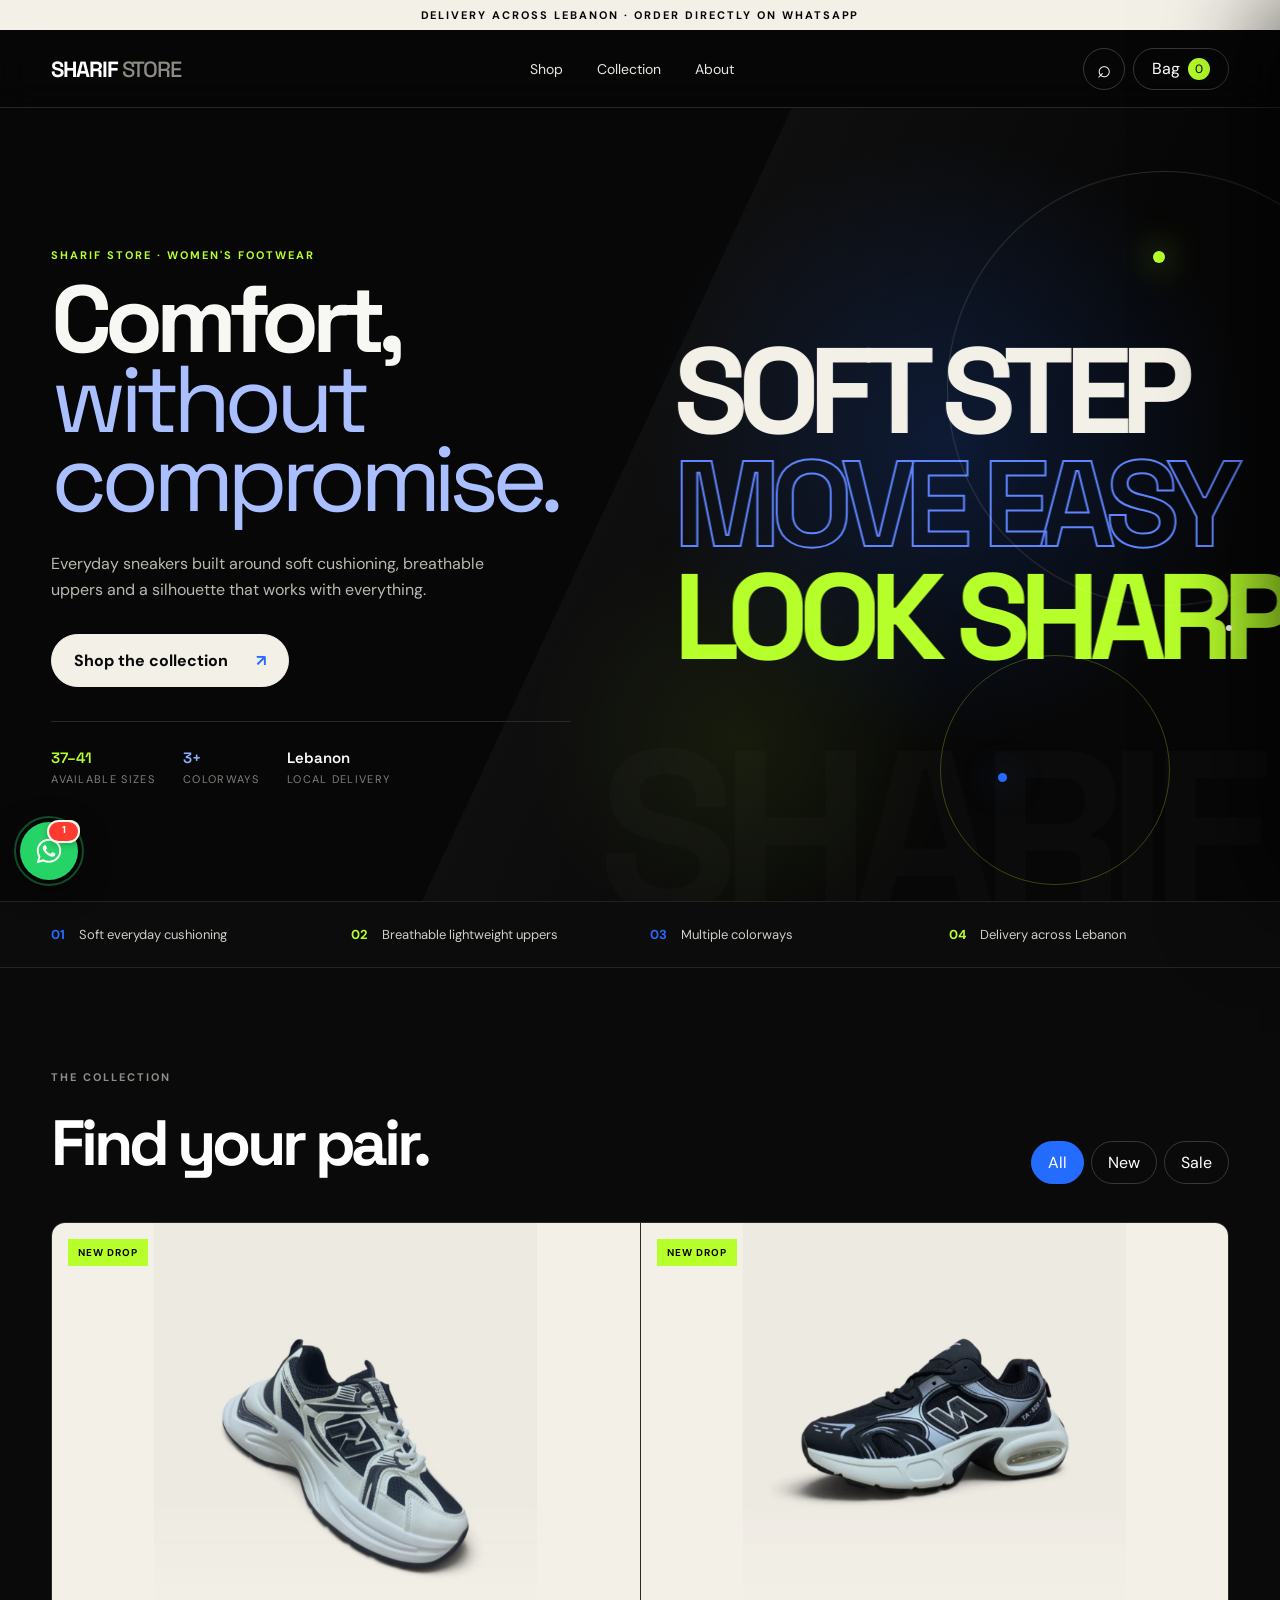
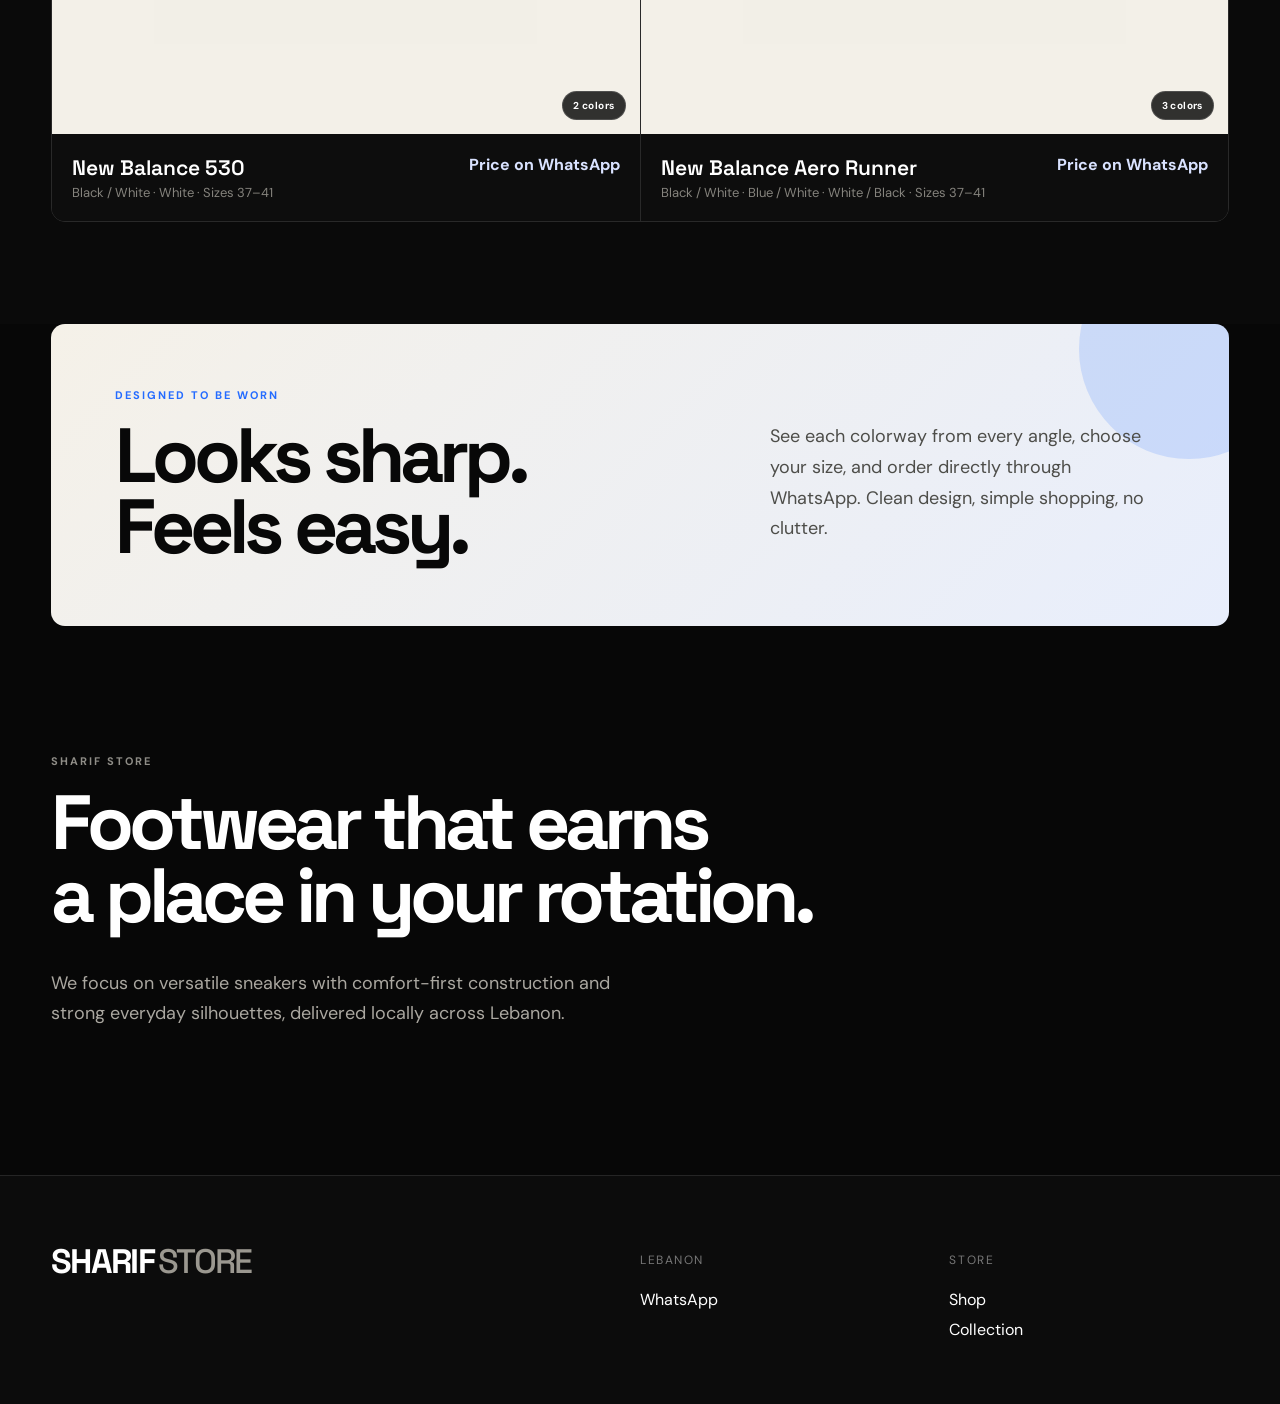
==== commit f3787bc3: "Add automatic GitHub product catalog" ====
--- a/index.html
+++ b/index.html
@@ -57,5 +57,5 @@
   <aside id="cartDrawer" class="drawer" aria-hidden="true"><div class="drawer-head"><h3>Your bag</h3><button id="closeCart" class="icon-btn" aria-label="Close bag">×</button></div><div id="cartItems" class="cart-items"></div><div class="drawer-foot"><button id="checkoutBtn" class="primary-btn full">Order on WhatsApp <span>↗</span></button></div></aside><div id="backdrop" class="backdrop"></div>
   <dialog id="productModal" class="product-modal"><button id="modalClose" class="modal-close" aria-label="Close product">×</button><div id="modalContent"></div></dialog>
   <dialog id="searchModal" class="search-modal"><button id="searchClose" class="modal-close" aria-label="Close search">×</button><h3>Find a pair</h3><input id="searchInput" autocomplete="off" placeholder="Search products…" aria-label="Search products" /><div id="searchResults" class="search-results"></div></dialog>
-  <script src="white-gallery.js"></script><script src="air-gallery.js?v=20260825-4"></script><script src="app.js?v=20260826-2"></script><script src="product-share.js?v=20260825-1"></script>
+  <script src="products-data.js"></script><script src="app.js?v=20260902-1"></script><script src="product-share.js?v=20260825-1"></script>
 </body></html>
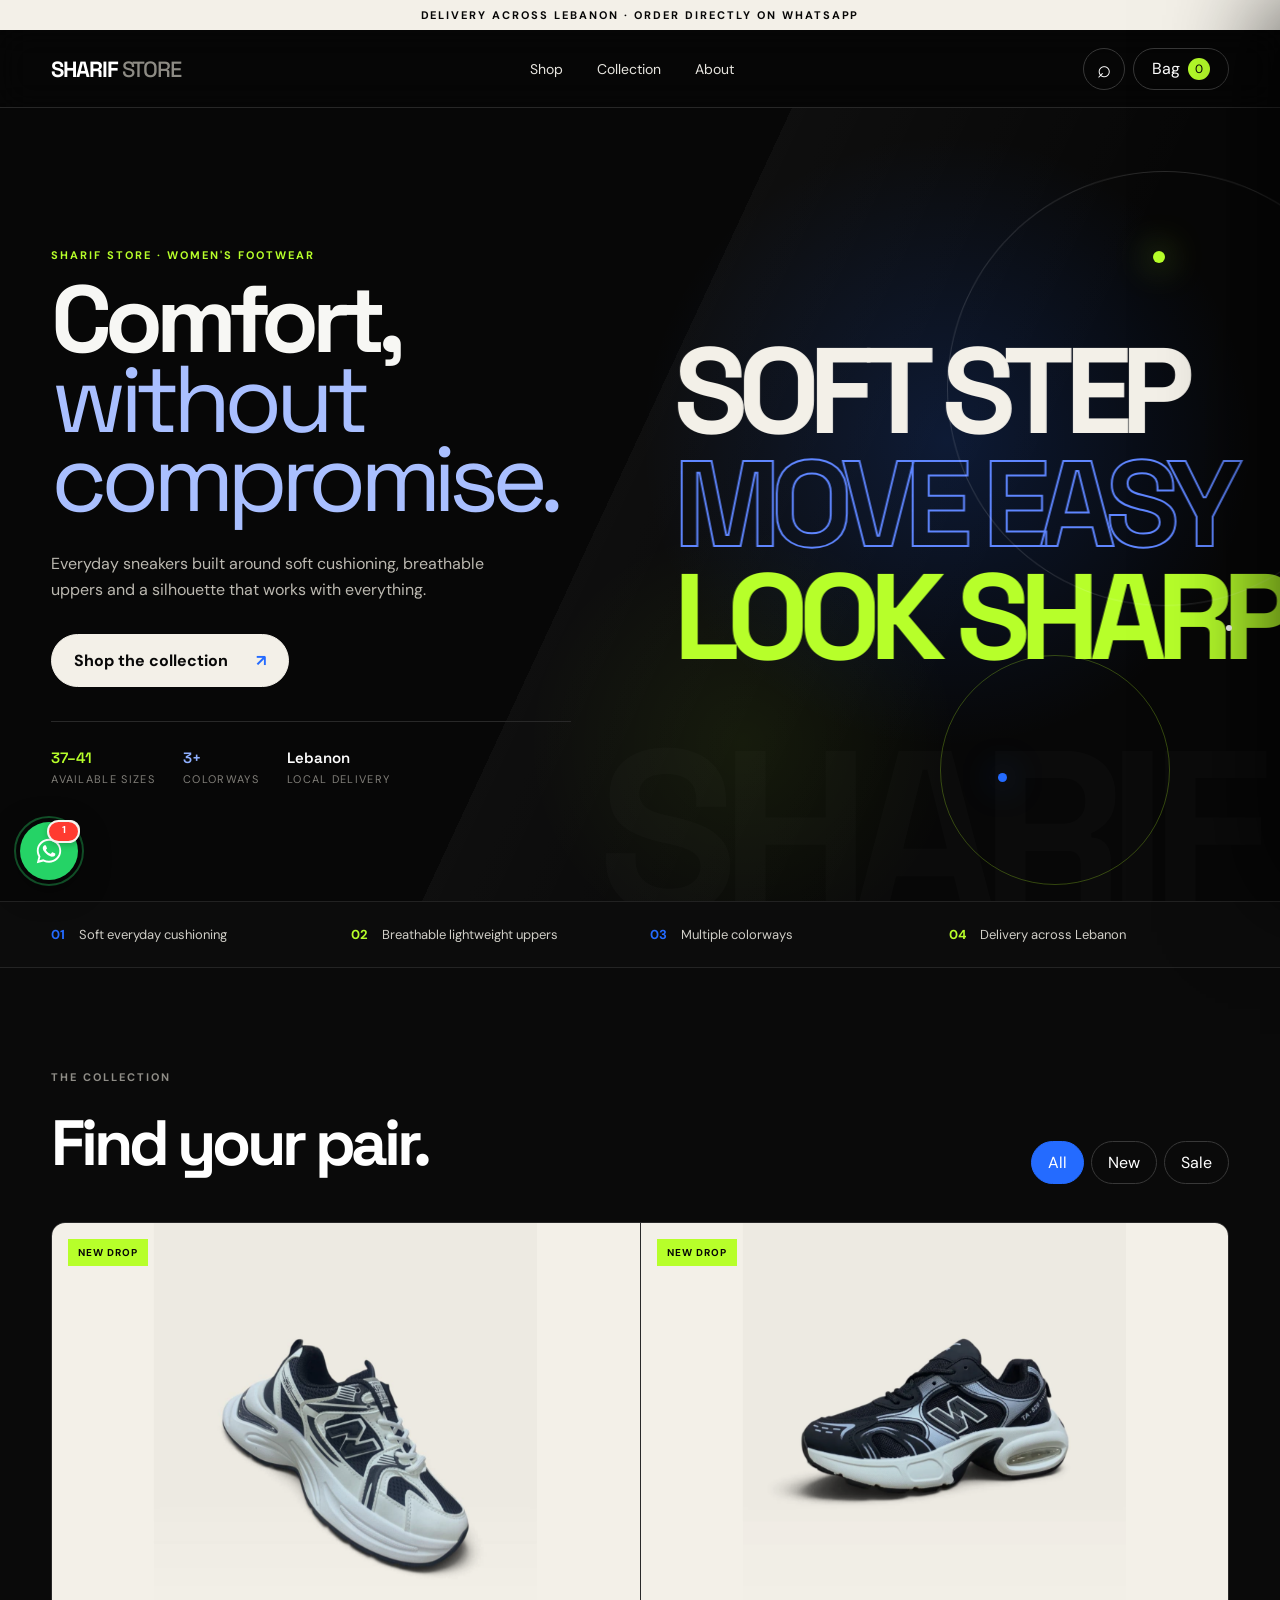
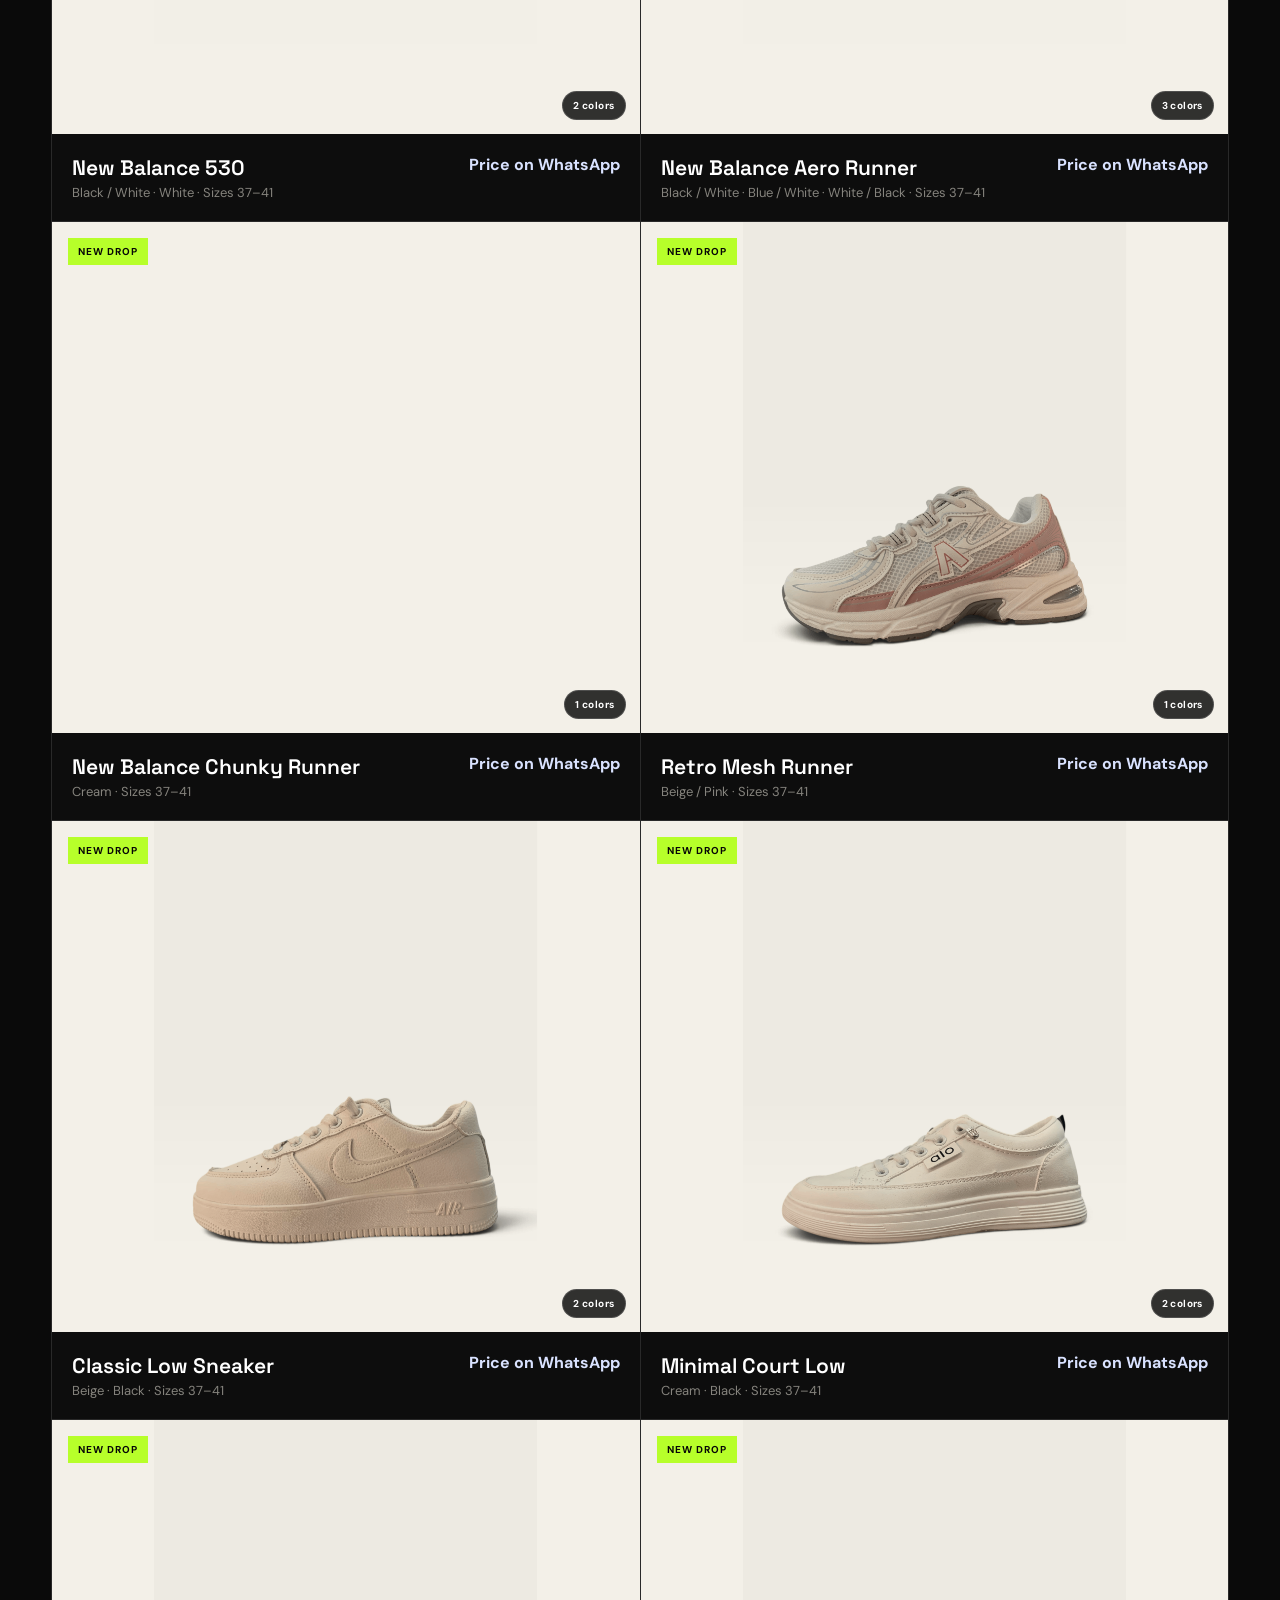
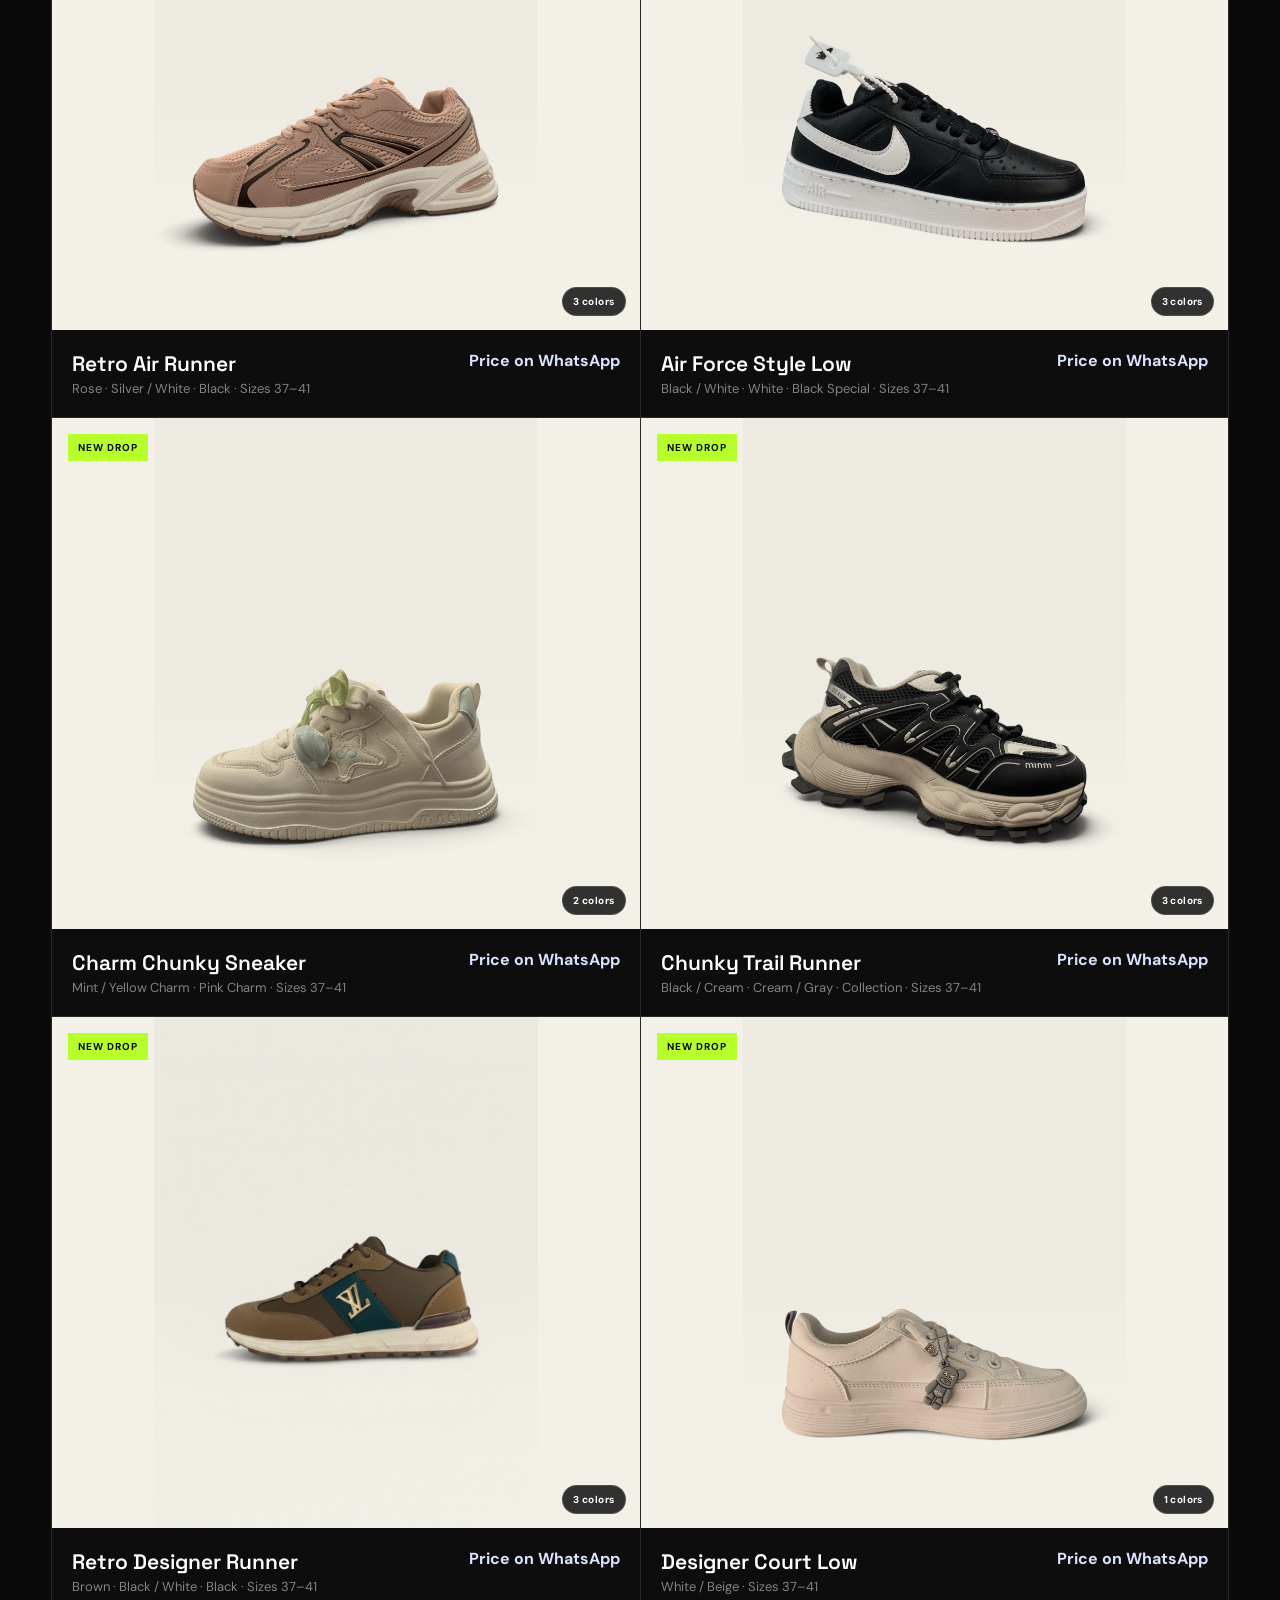
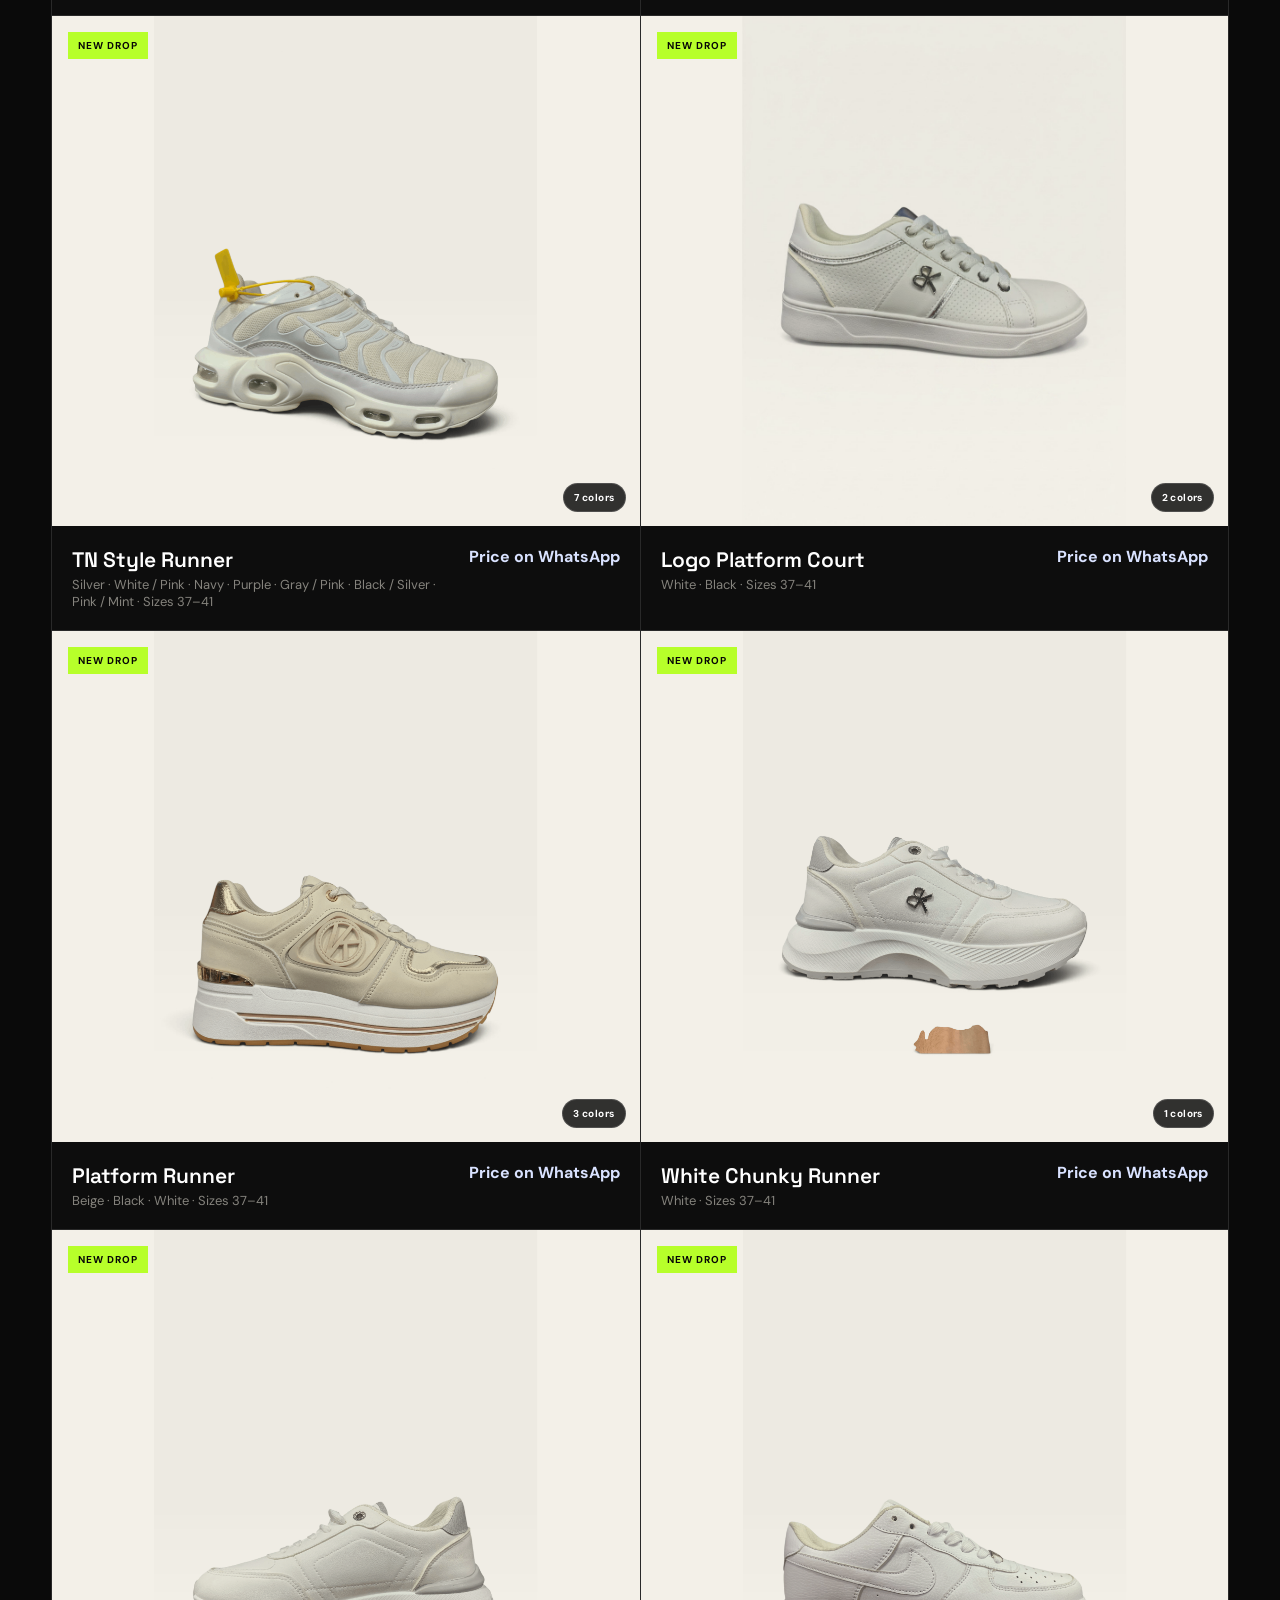
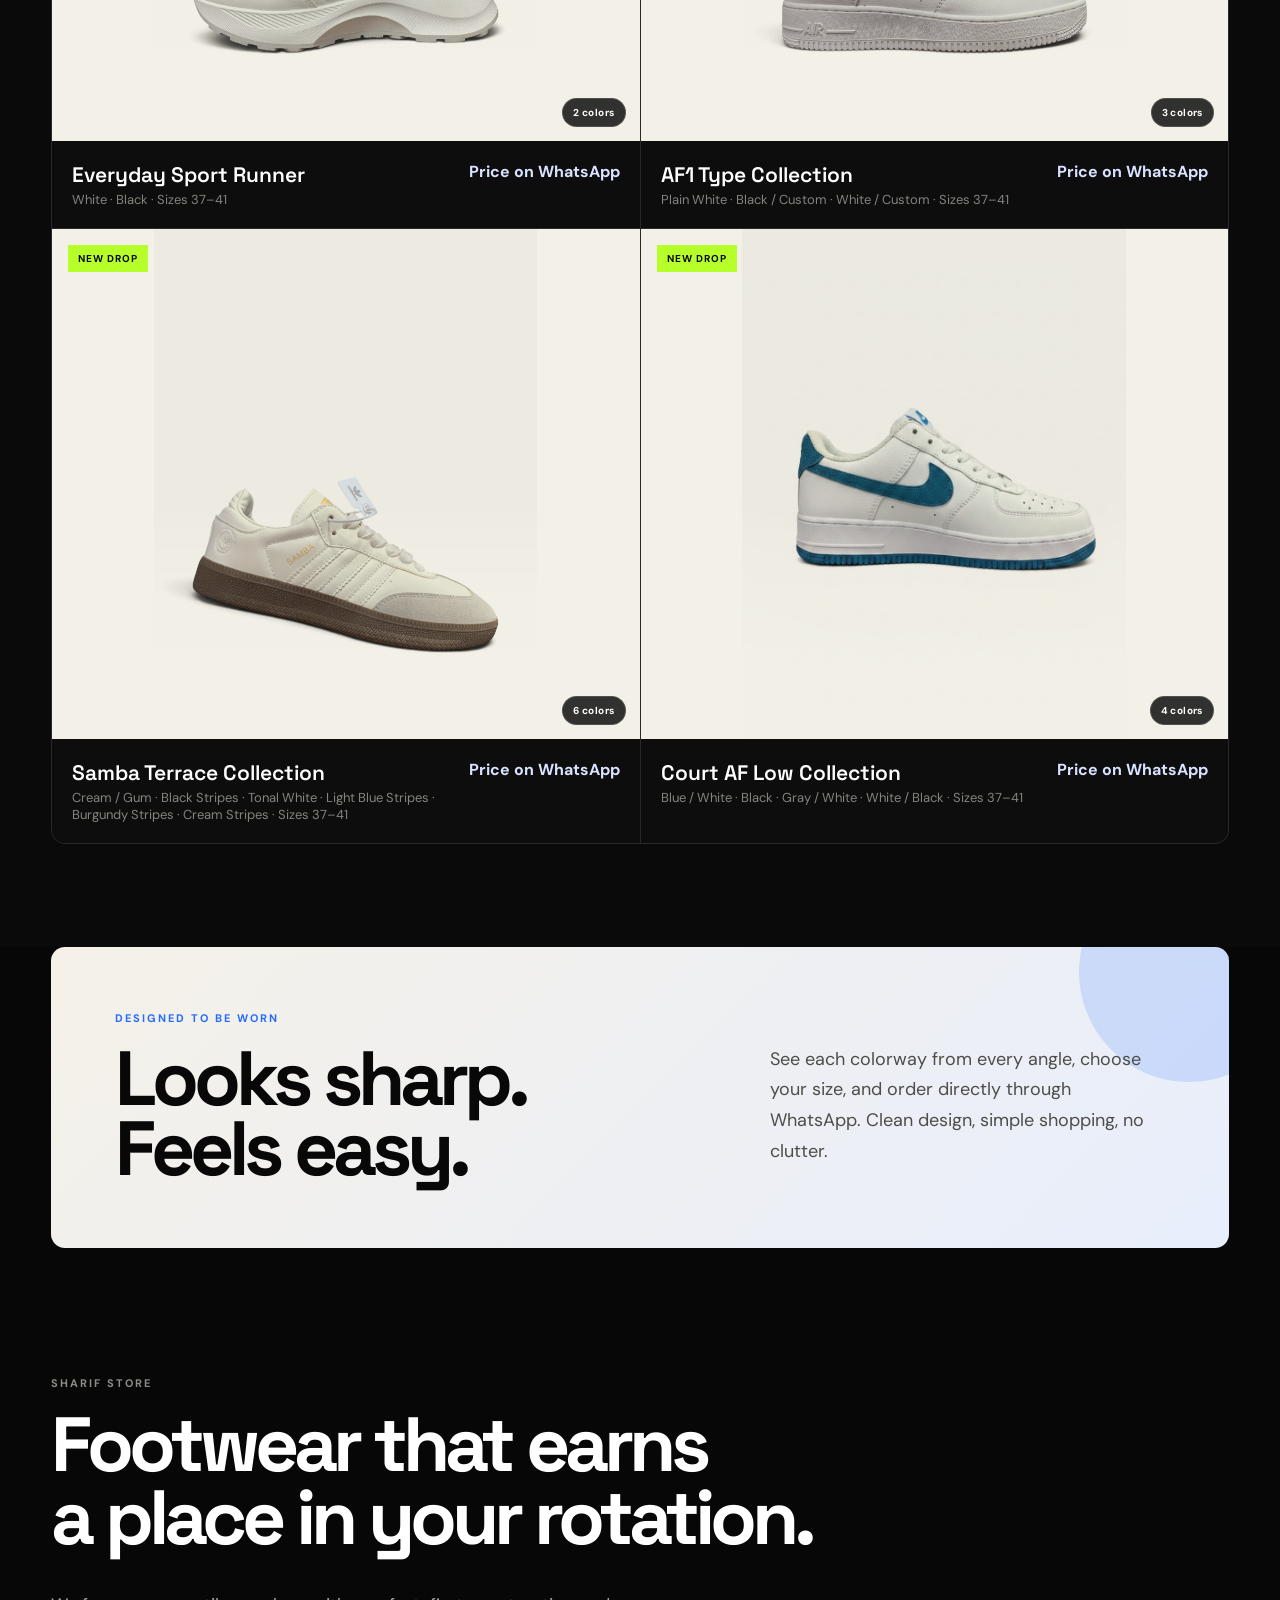
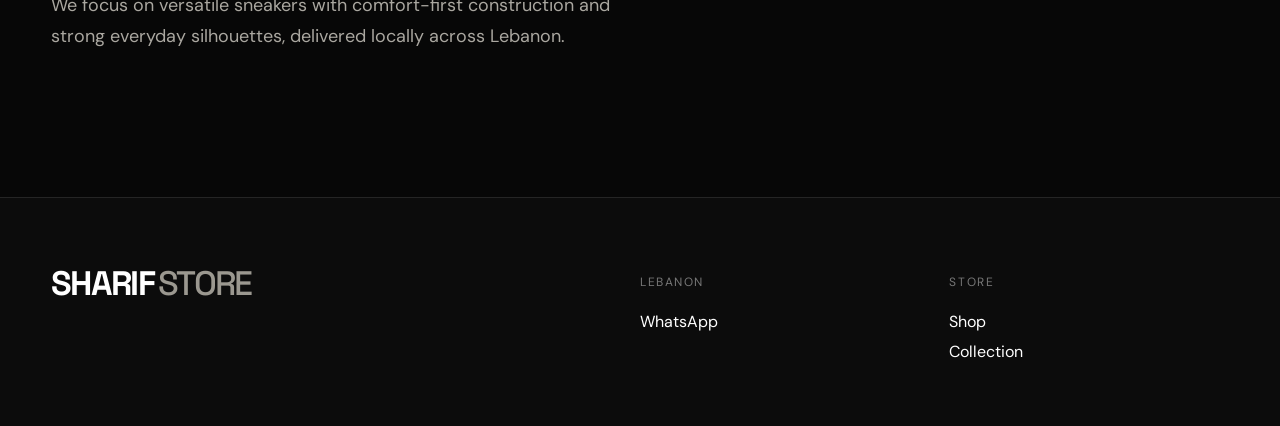
==== commit 656ecacc: "Refresh product catalog cache" ====
--- a/index.html
+++ b/index.html
@@ -17,7 +17,7 @@
   <script>
   !function (w, d, t) {
     w.TiktokAnalyticsObject=t;var ttq=w[t]=w[t]||[];ttq.methods=["page","track","identify","instances","debug","on","off","once","ready","alias","group","enableCookie","disableCookie","holdConsent","revokeConsent","grantConsent"],ttq.setAndDefer=function(t,e){t[e]=function(){t.push([e].concat(Array.prototype.slice.call(arguments,0)))}};for(var i=0;i<ttq.methods.length;i++)ttq.setAndDefer(ttq,ttq.methods[i]);ttq.instance=function(t){for(
-  var e=ttq._i[t]||[],n=0;n<ttq.methods.length;n++)ttq.setAndDefer(e,ttq.methods[n]);return e},ttq.load=function(e,n){var r="https://analytics.tiktok.com/i18n/pixel/events.js",o=n&&n.partner;ttq._i=ttq._i||{},ttq._i[e]=[],ttq._i[e]._u=r,ttq._t=ttq._t||{},ttq._t[e]=+new Date,ttq._o=ttq._o||{},ttq._o[e]=n||{};n=document.createElement("script")
+  var e=ttq._i[t]||[],n=0;n<ttq.methods.length;n++)ttq.setAndDefer(e,ttq.methods[n]);return e},ttq.load=function(e,n){var r="https://analytics.tiktok.com/i18n/pixel/events.js",o=n&&n.partner;ttq._i[t]=ttq._i||{},ttq._i[e]=[],ttq._i[e]._u=r,ttq._t=ttq._t||{},ttq._t[e]=+new Date,ttq._o=ttq._o||{},ttq._o[e]=n||{};n=document.createElement("script")
   ;n.type="text/javascript",n.async=!0,n.src=r+"?sdkid="+e+"&lib="+t;e=document.getElementsByTagName("script")[0];e.parentNode.insertBefore(n,e)};
 
     ttq.load('DA9ERJJC77UC8FLJBM60');
@@ -57,5 +57,5 @@
   <aside id="cartDrawer" class="drawer" aria-hidden="true"><div class="drawer-head"><h3>Your bag</h3><button id="closeCart" class="icon-btn" aria-label="Close bag">×</button></div><div id="cartItems" class="cart-items"></div><div class="drawer-foot"><button id="checkoutBtn" class="primary-btn full">Order on WhatsApp <span>↗</span></button></div></aside><div id="backdrop" class="backdrop"></div>
   <dialog id="productModal" class="product-modal"><button id="modalClose" class="modal-close" aria-label="Close product">×</button><div id="modalContent"></div></dialog>
   <dialog id="searchModal" class="search-modal"><button id="searchClose" class="modal-close" aria-label="Close search">×</button><h3>Find a pair</h3><input id="searchInput" autocomplete="off" placeholder="Search products…" aria-label="Search products" /><div id="searchResults" class="search-results"></div></dialog>
-  <script src="products-data.js"></script><script src="app.js?v=20260902-1"></script><script src="product-share.js?v=20260825-1"></script>
+  <script src="products-data.js?v=20260906-1"></script><script src="app.js?v=20260902-1"></script><script src="product-share.js?v=20260825-1"></script>
 </body></html>
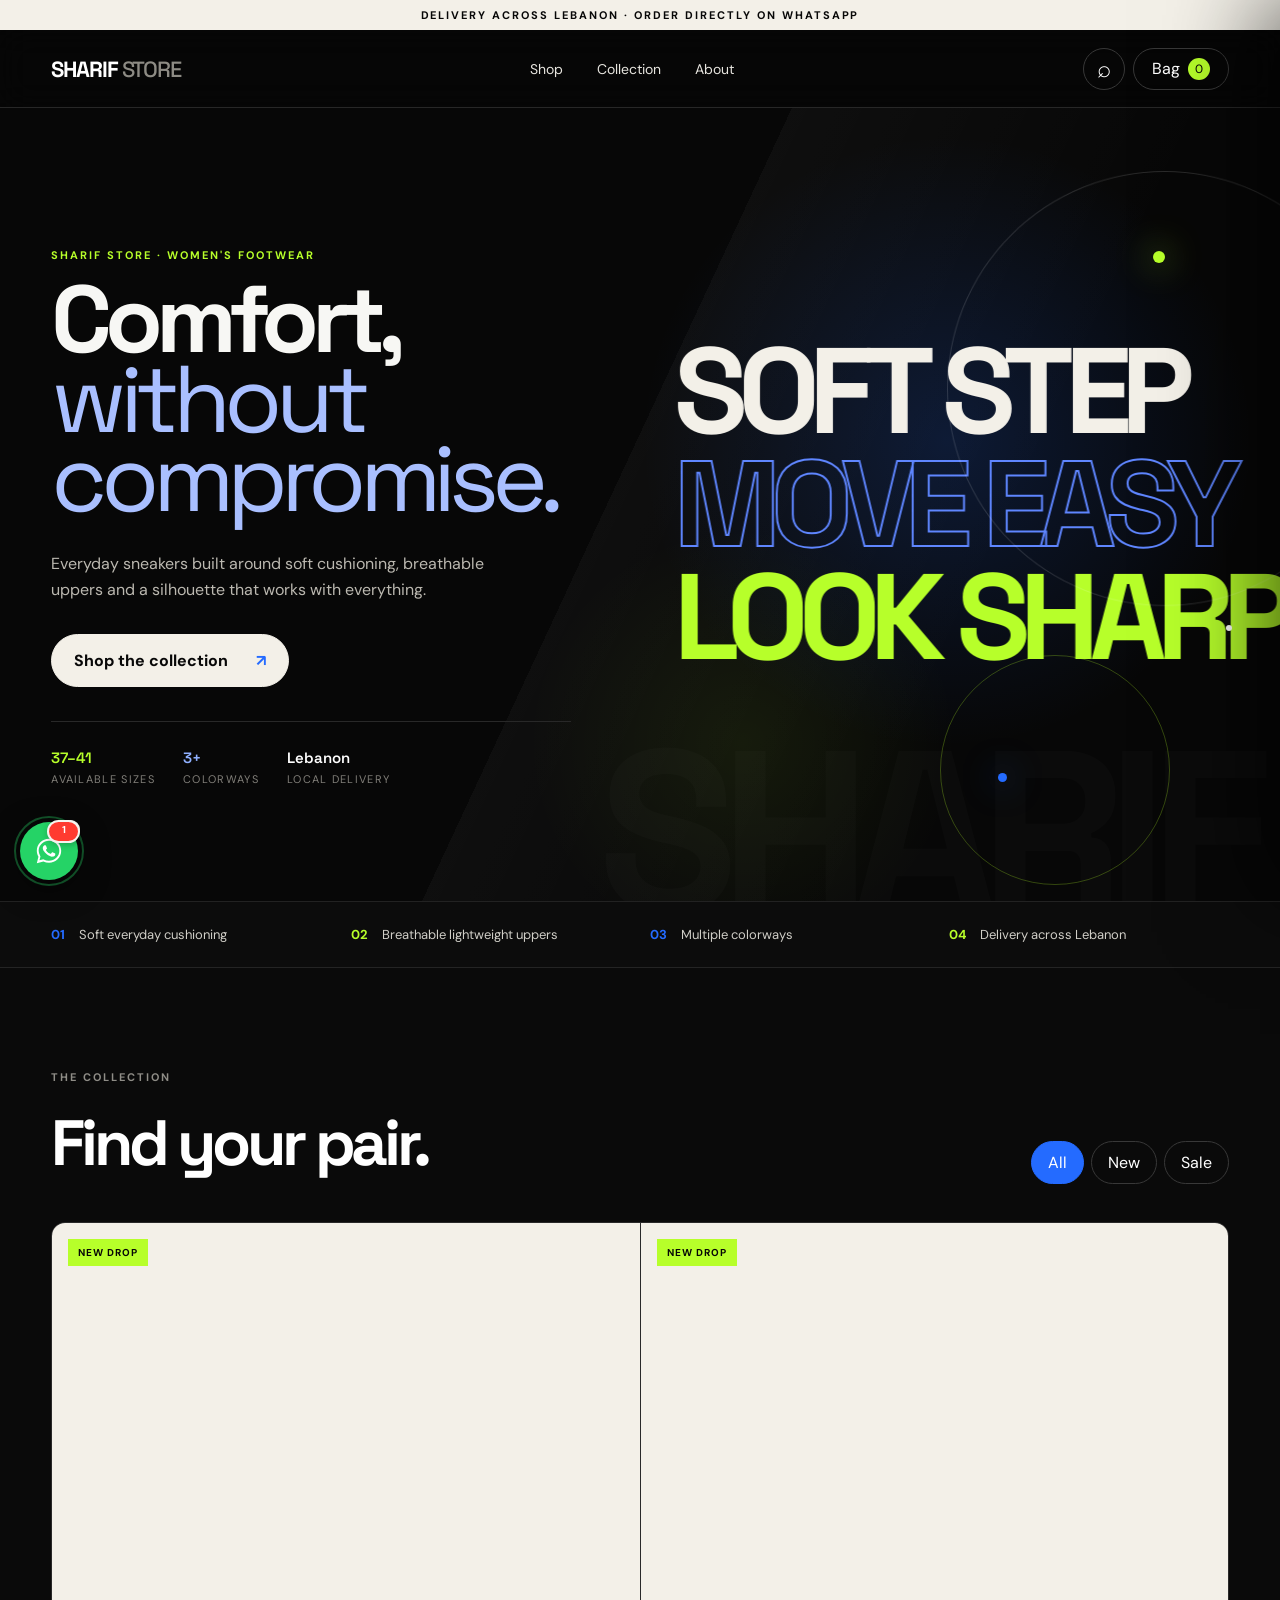
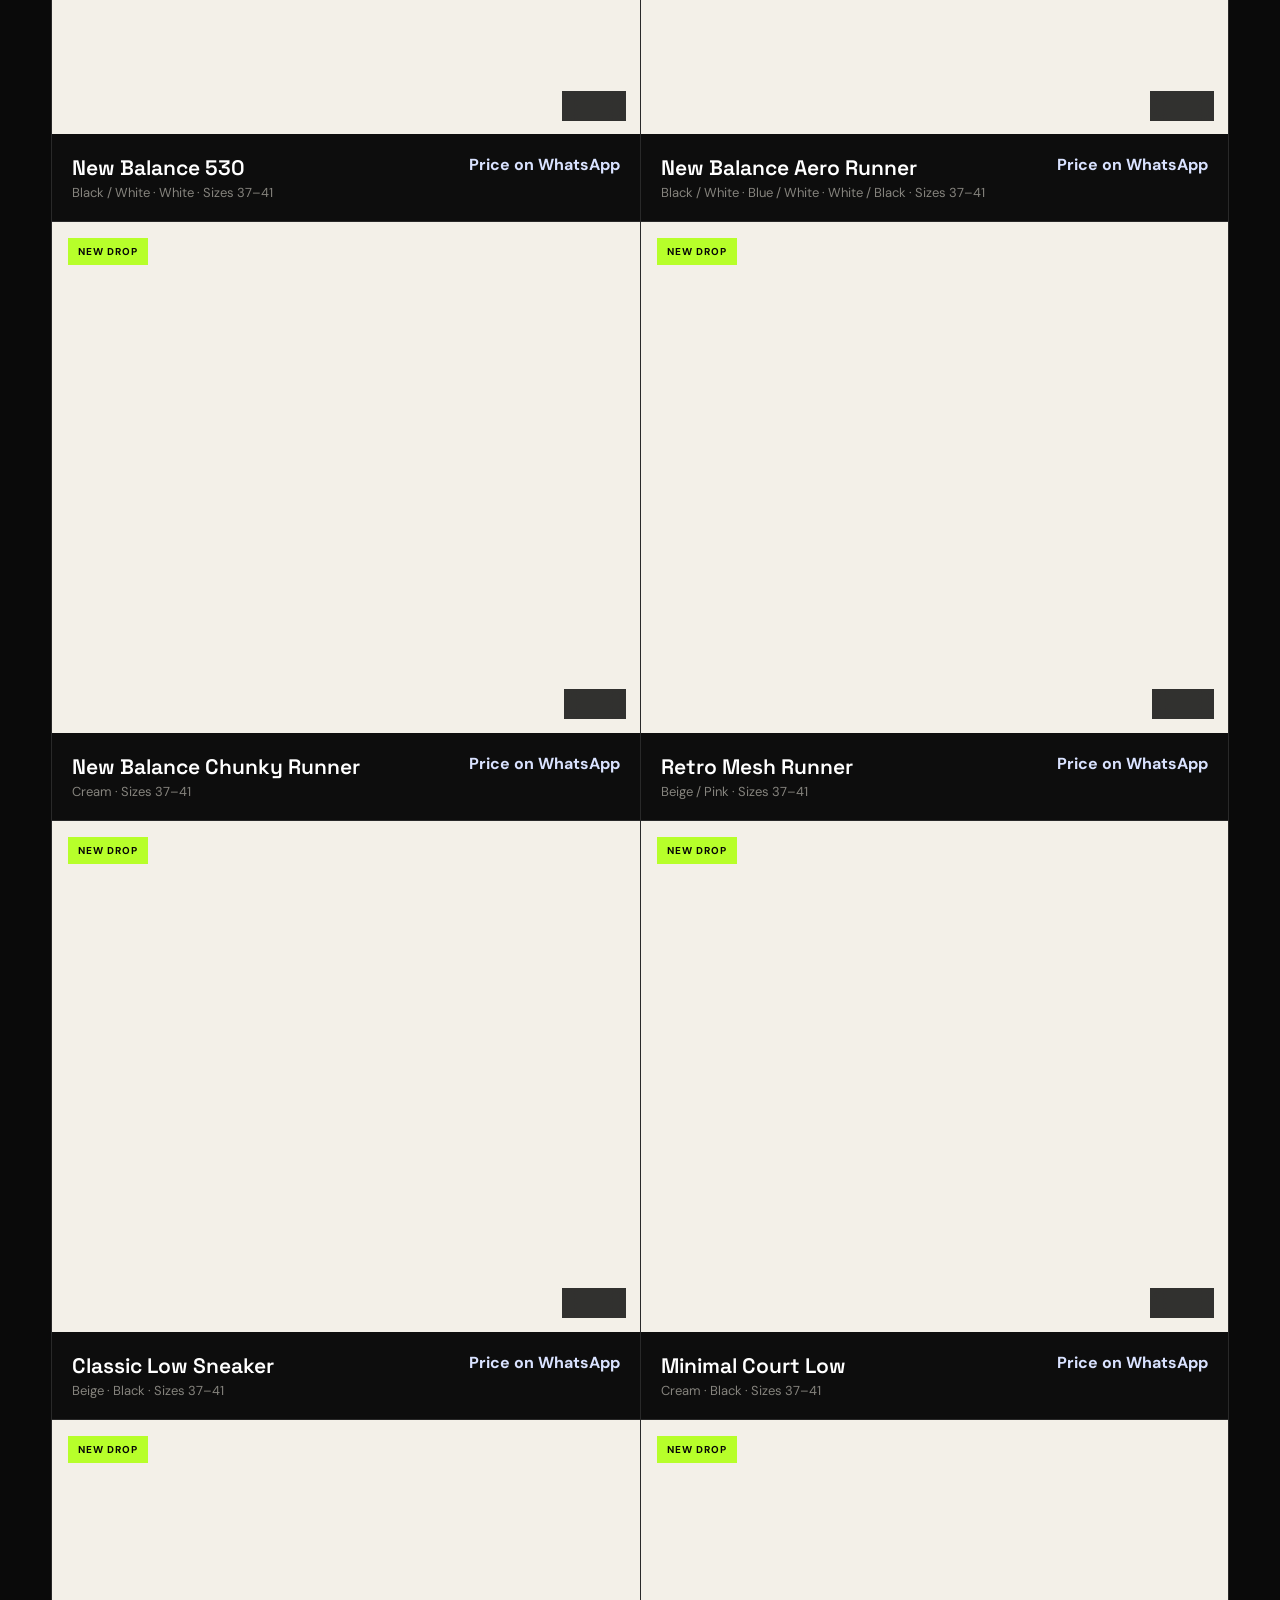
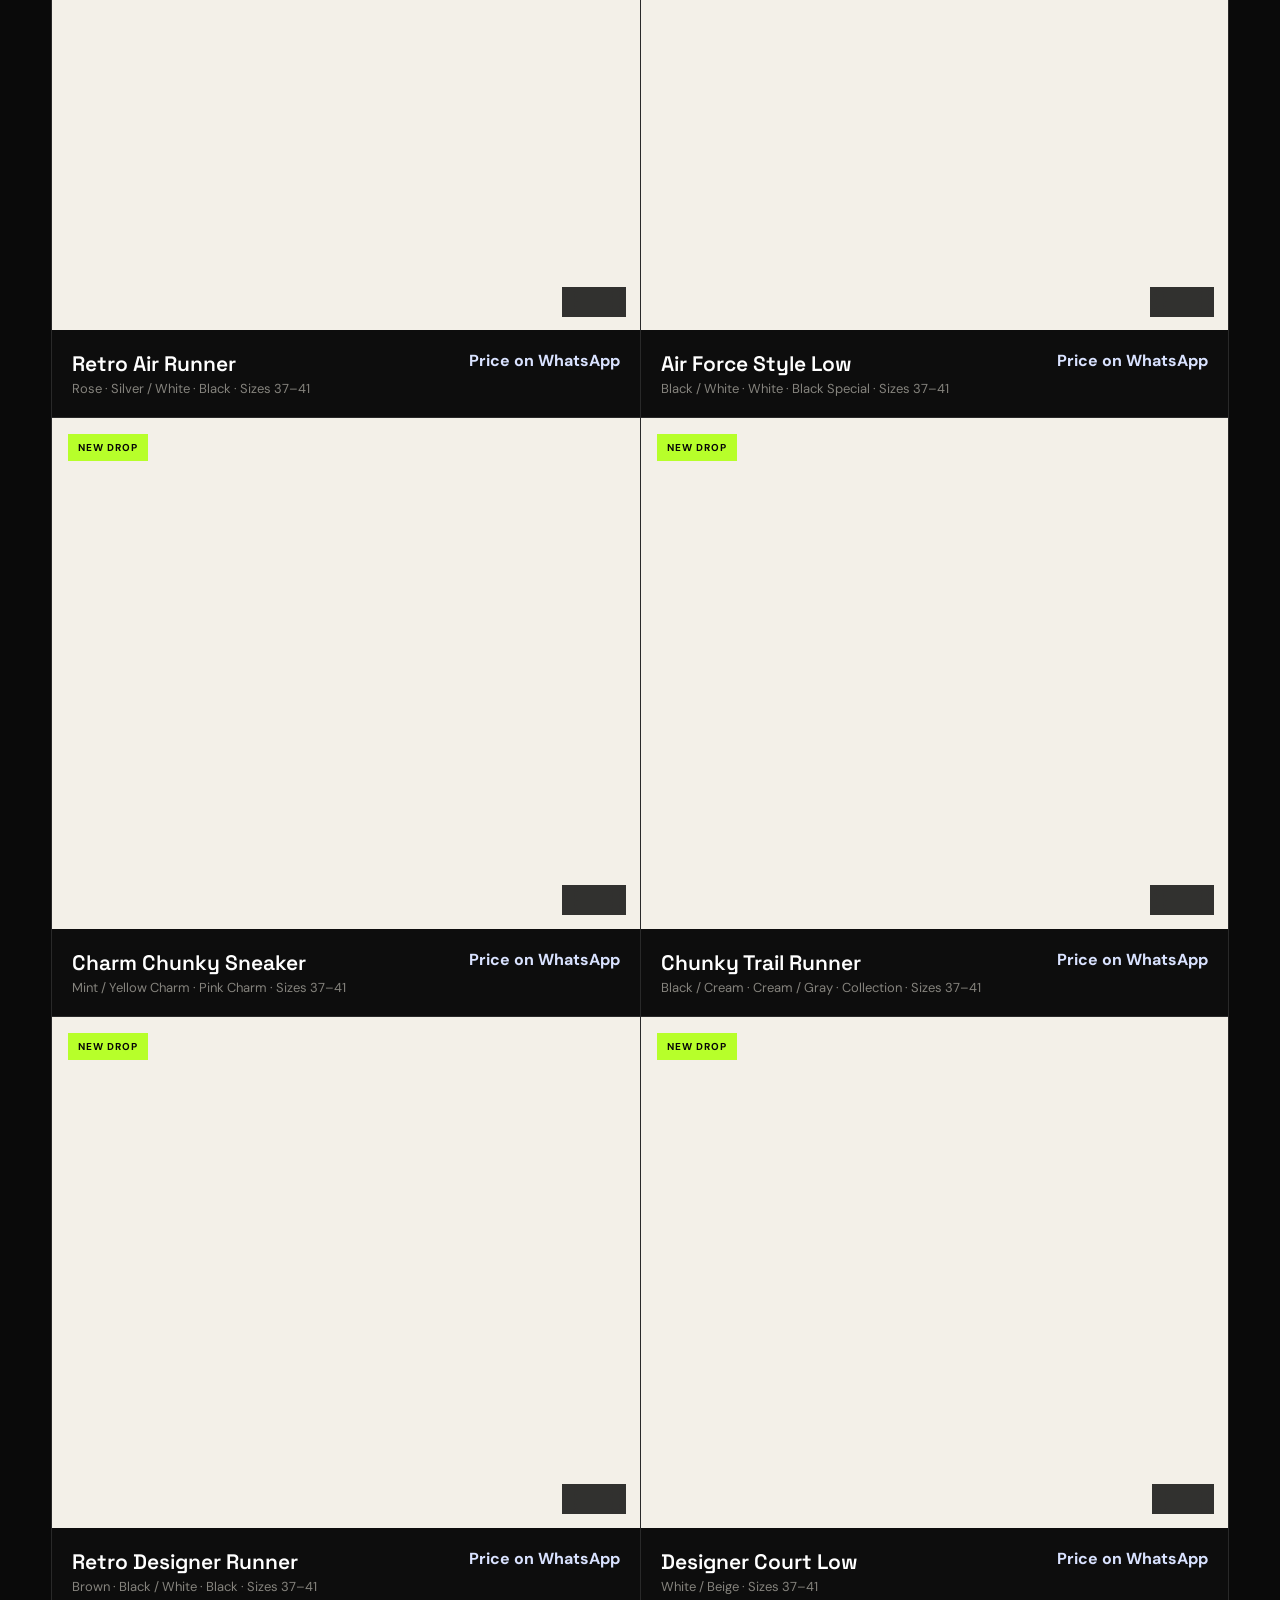
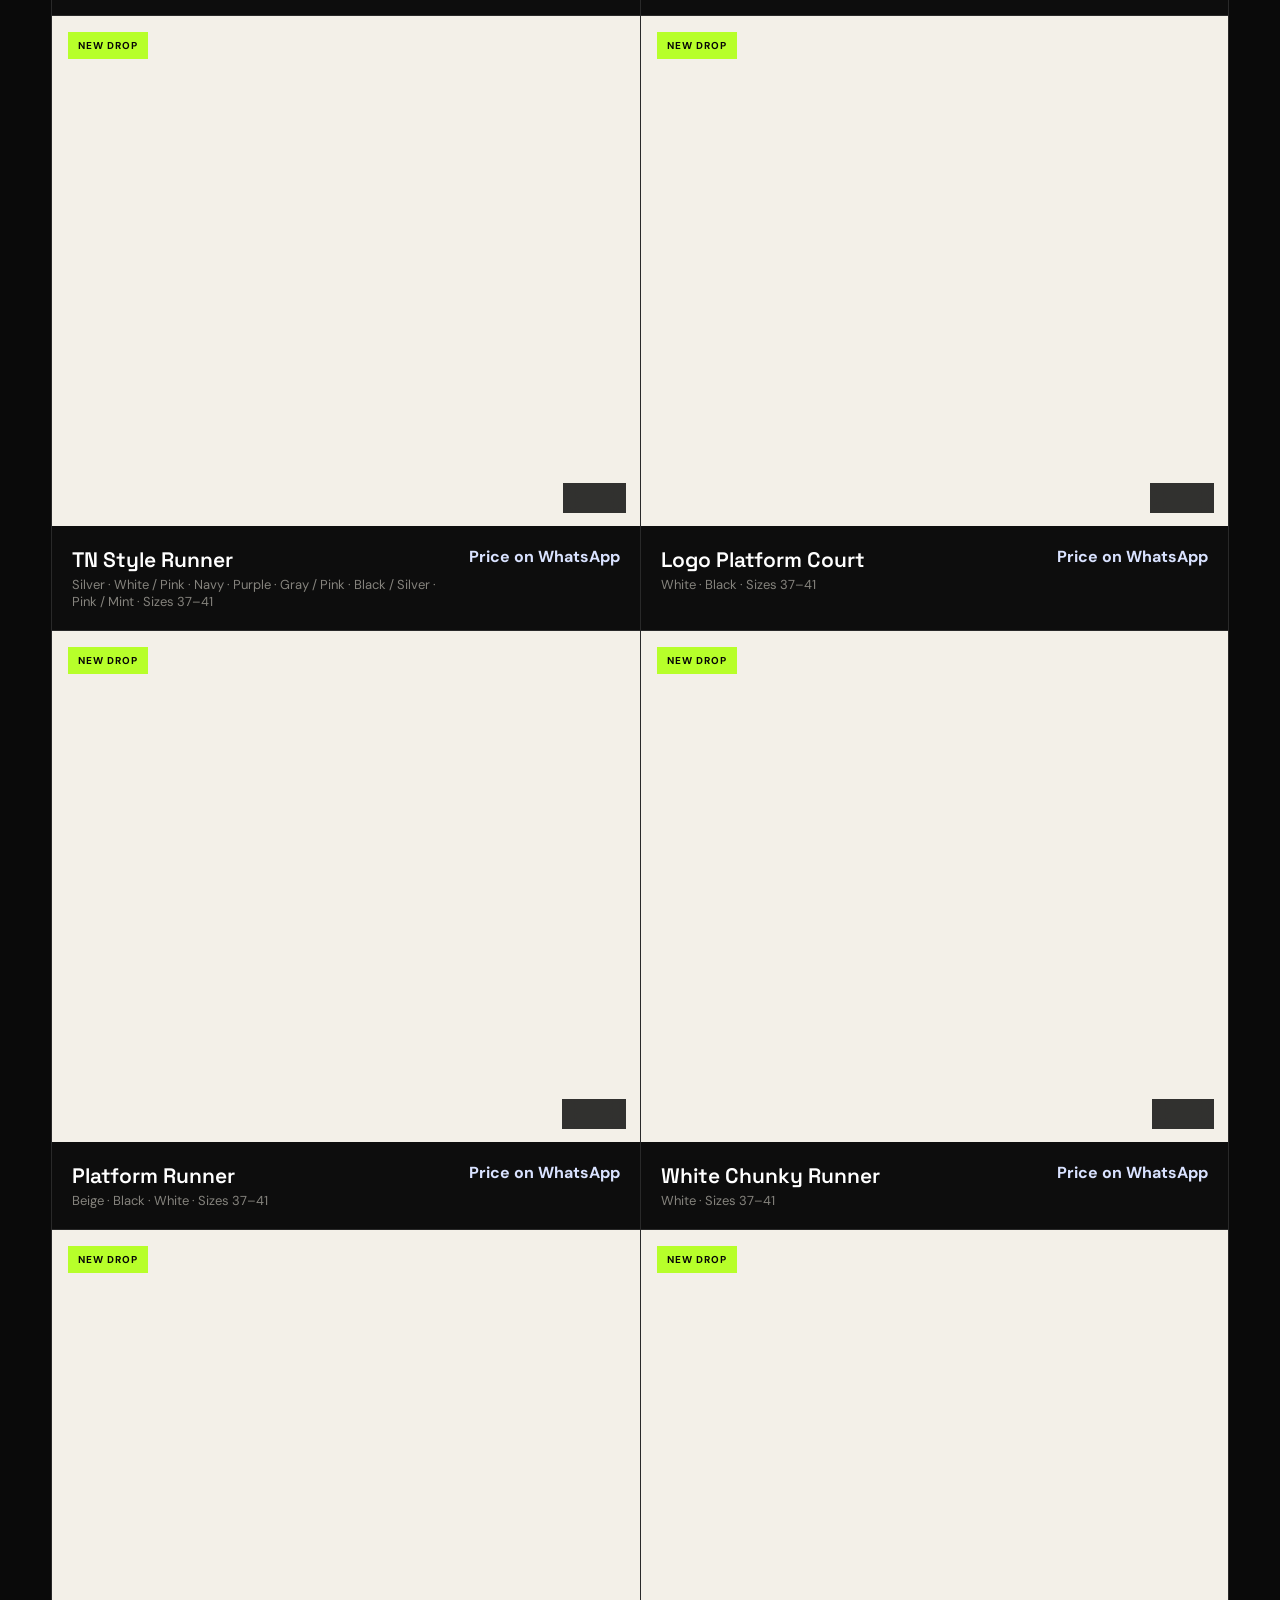
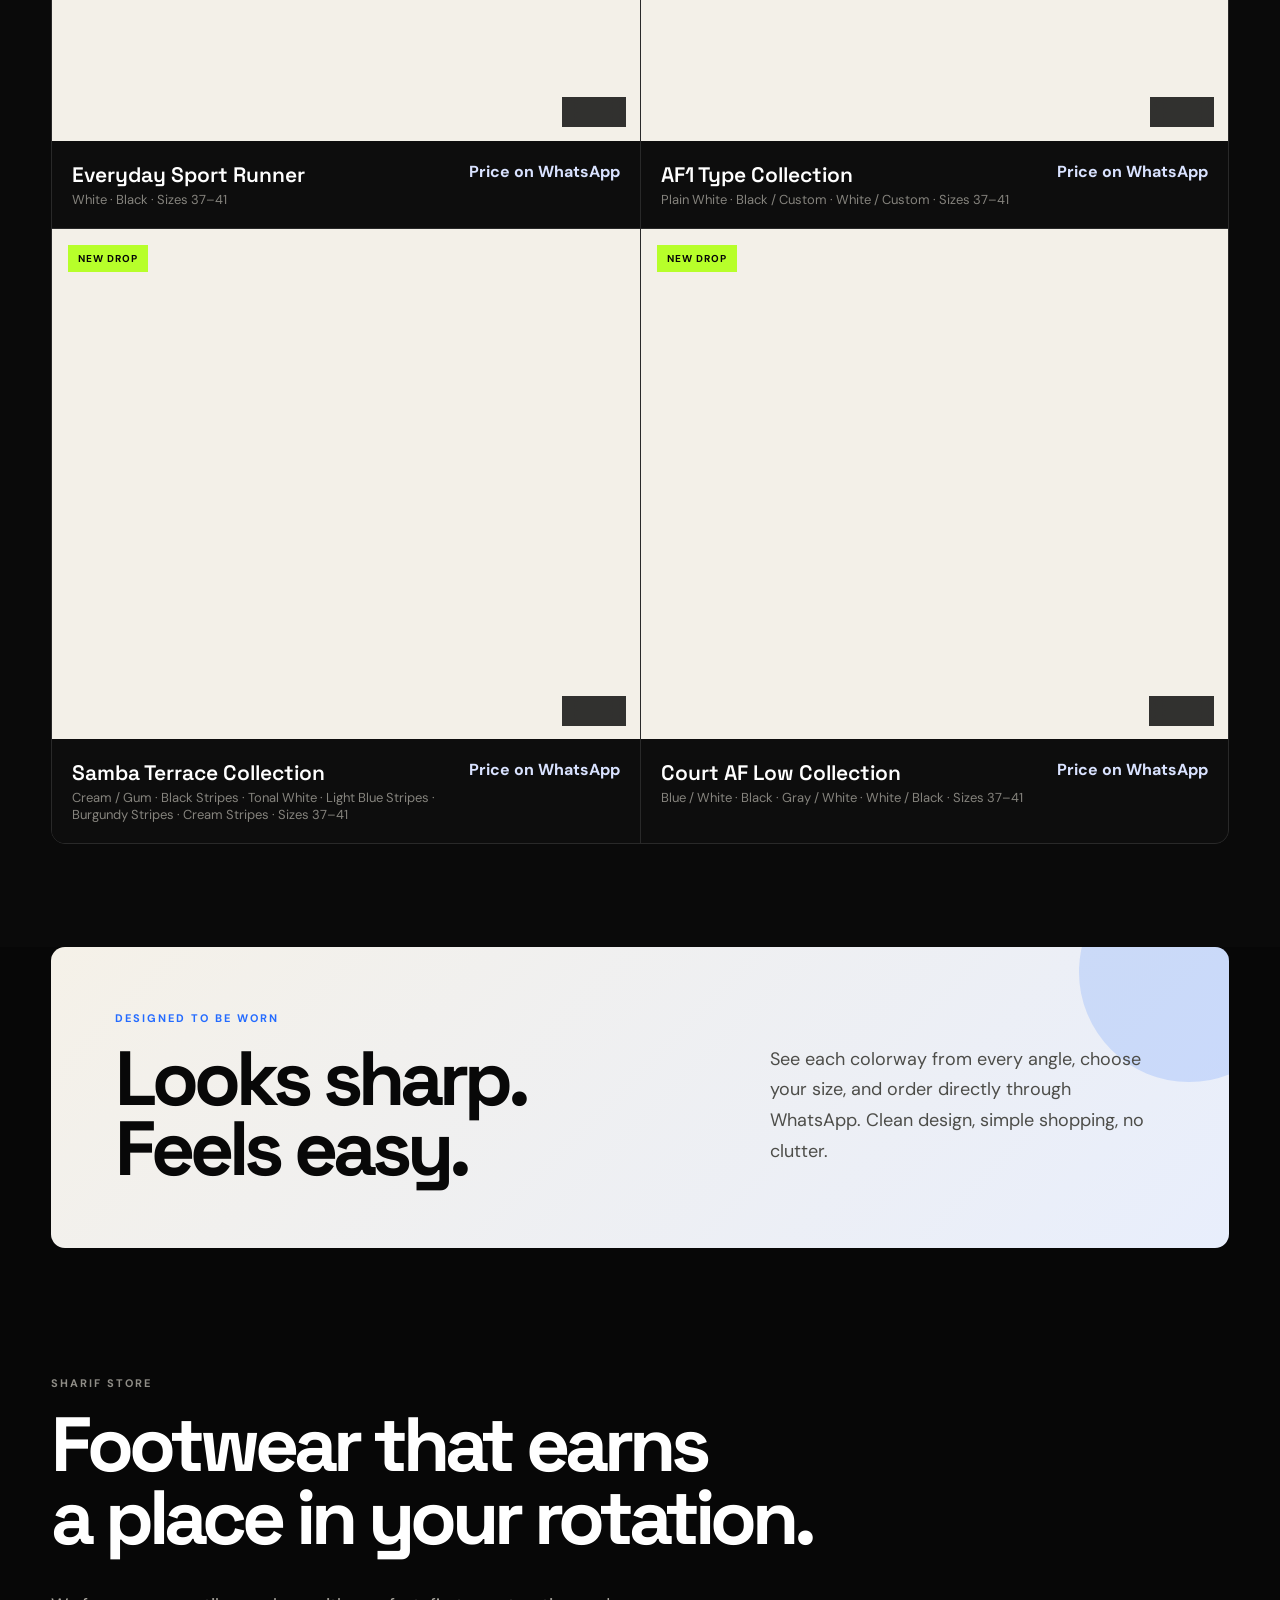
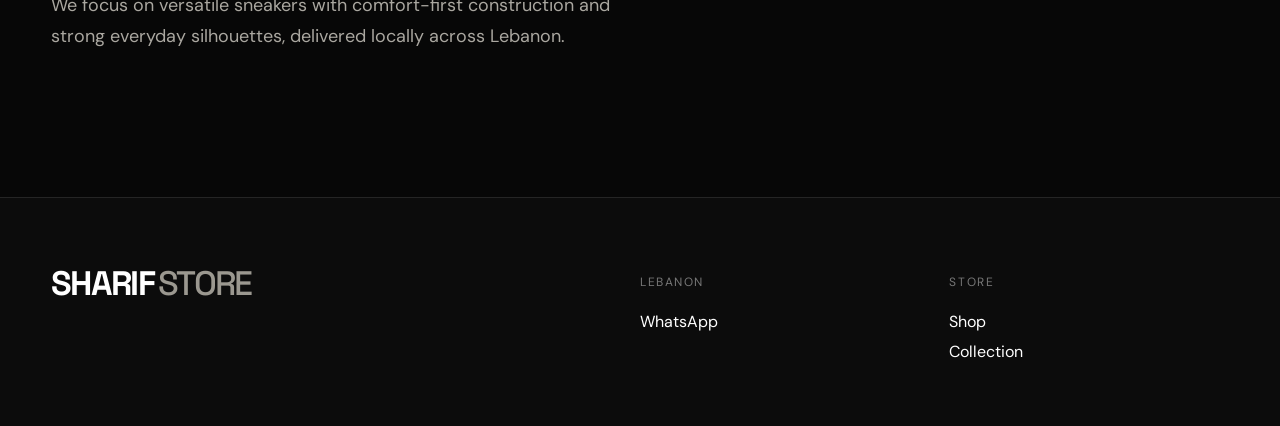
==== commit 55947d85: "Fix TikTok pixel initialization after catalog cache refresh" ====
--- a/index.html
+++ b/index.html
@@ -17,7 +17,7 @@
   <script>
   !function (w, d, t) {
     w.TiktokAnalyticsObject=t;var ttq=w[t]=w[t]||[];ttq.methods=["page","track","identify","instances","debug","on","off","once","ready","alias","group","enableCookie","disableCookie","holdConsent","revokeConsent","grantConsent"],ttq.setAndDefer=function(t,e){t[e]=function(){t.push([e].concat(Array.prototype.slice.call(arguments,0)))}};for(var i=0;i<ttq.methods.length;i++)ttq.setAndDefer(ttq,ttq.methods[i]);ttq.instance=function(t){for(
-  var e=ttq._i[t]||[],n=0;n<ttq.methods.length;n++)ttq.setAndDefer(e,ttq.methods[n]);return e},ttq.load=function(e,n){var r="https://analytics.tiktok.com/i18n/pixel/events.js",o=n&&n.partner;ttq._i[t]=ttq._i||{},ttq._i[e]=[],ttq._i[e]._u=r,ttq._t=ttq._t||{},ttq._t[e]=+new Date,ttq._o=ttq._o||{},ttq._o[e]=n||{};n=document.createElement("script")
+  var e=ttq._i[t]||[],n=0;n<ttq.methods.length;n++)ttq.setAndDefer(e,ttq.methods[n]);return e},ttq.load=function(e,n){var r="https://analytics.tiktok.com/i18n/pixel/events.js",o=n&&n.partner;ttq._i=ttq._i||{},ttq._i[e]=[],ttq._i[e]._u=r,ttq._t=ttq._t||{},ttq._t[e]=+new Date,ttq._o=ttq._o||{},ttq._o[e]=n||{};n=document.createElement("script")
   ;n.type="text/javascript",n.async=!0,n.src=r+"?sdkid="+e+"&lib="+t;e=document.getElementsByTagName("script")[0];e.parentNode.insertBefore(n,e)};
 
     ttq.load('DA9ERJJC77UC8FLJBM60');
